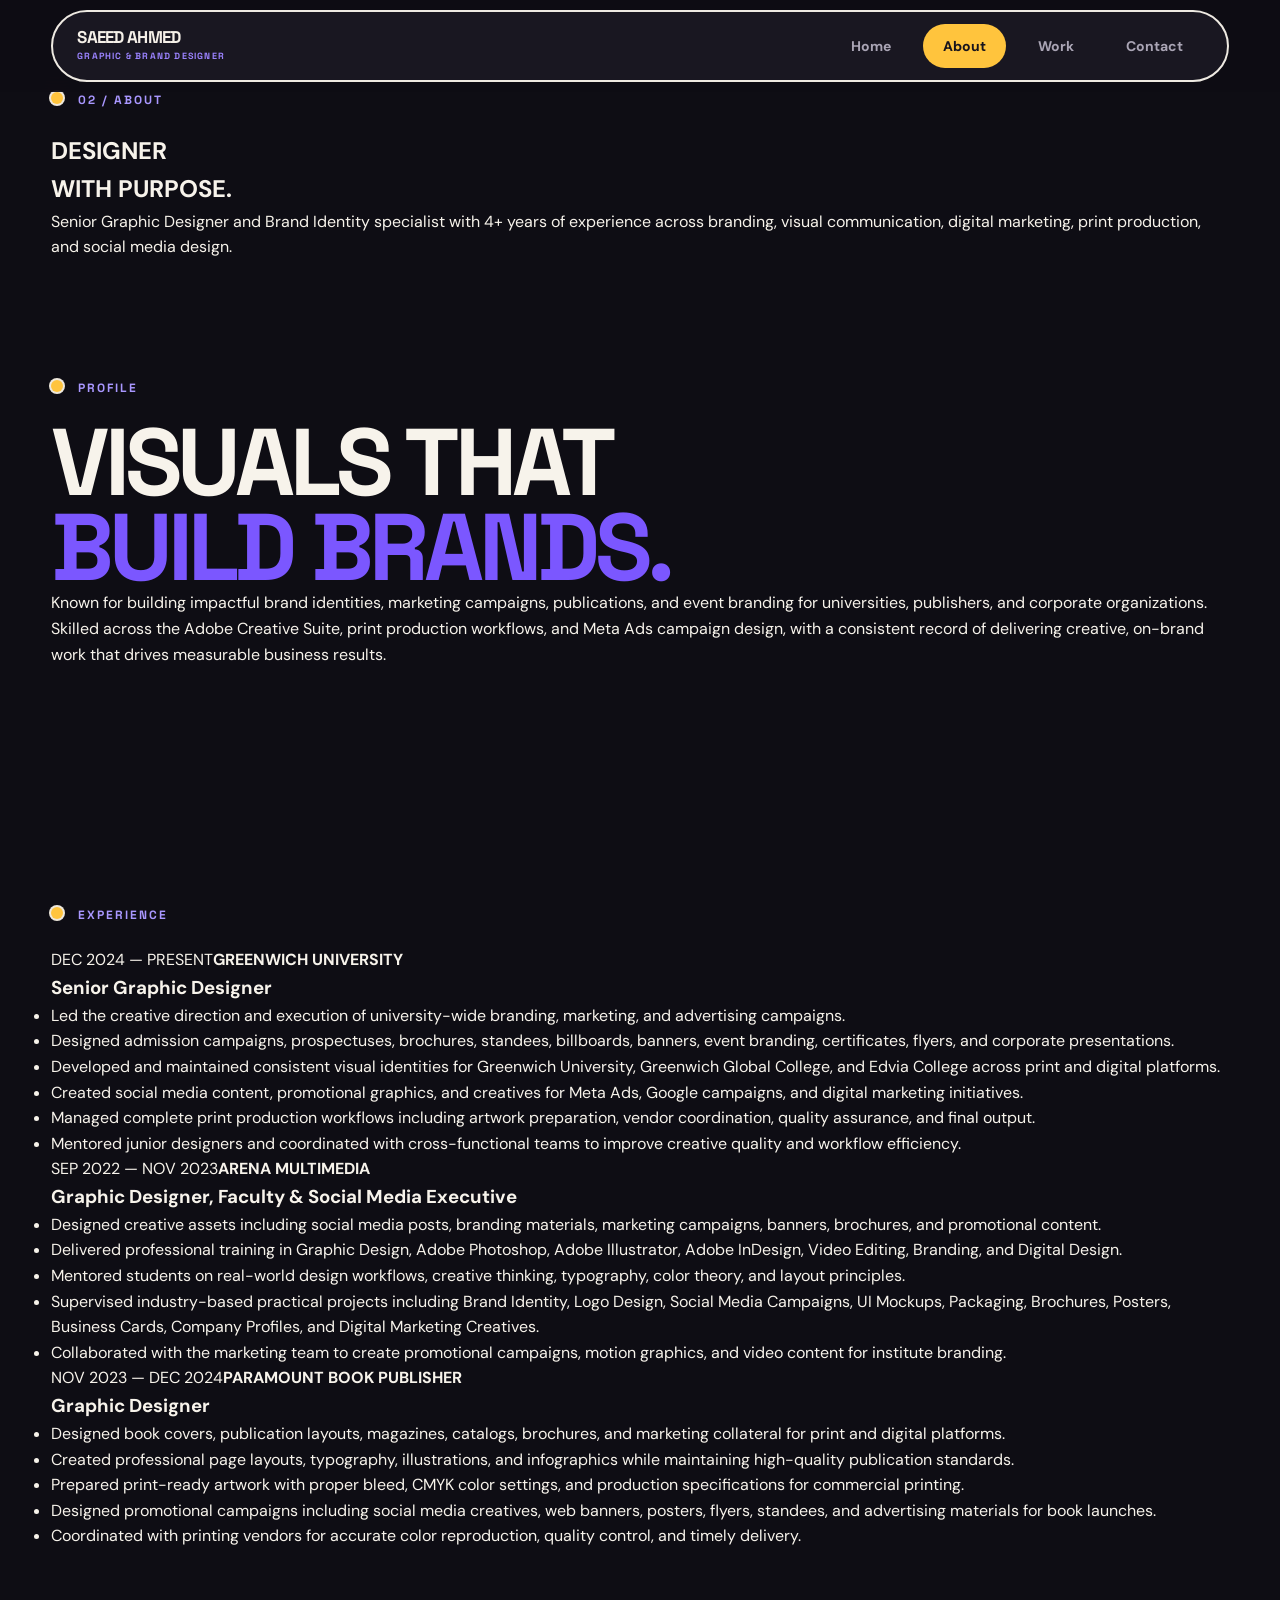
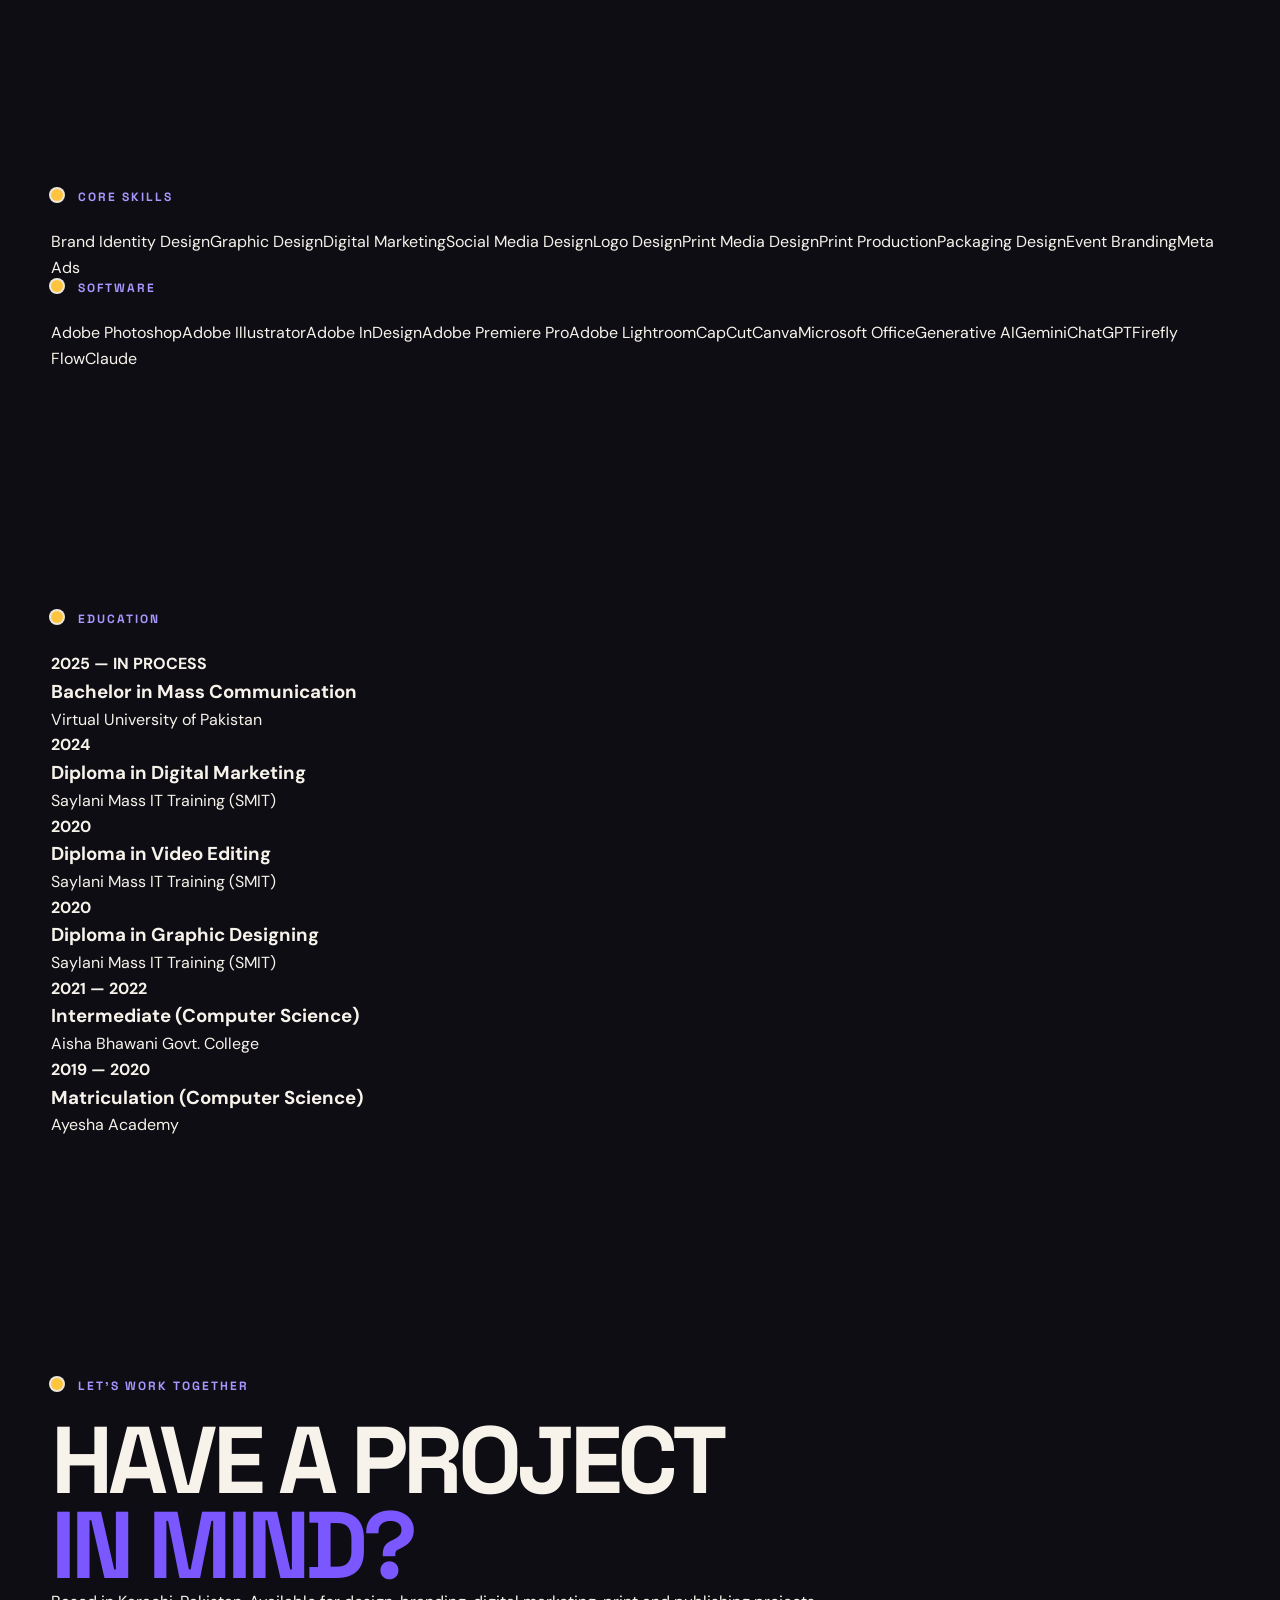
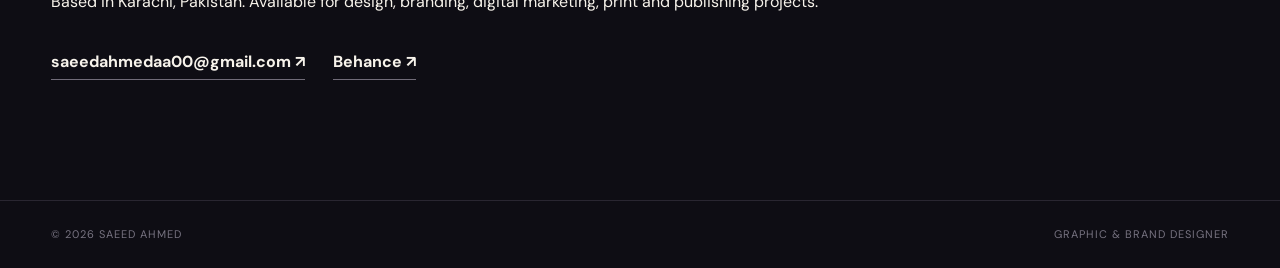
==== about.html @ 561597ee "Create CV-based About page" ====
<!DOCTYPE html>
<html lang="en">
<head>
<meta charset="UTF-8">
<meta name="viewport" content="width=device-width, initial-scale=1.0">
<meta name="description" content="About Saeed Ahmed — Senior Graphic Designer and Brand Identity specialist based in Karachi, Pakistan.">
<title>About — Saeed Ahmed</title>
<link rel="preconnect" href="https://fonts.googleapis.com">
<link rel="preconnect" href="https://fonts.gstatic.com" crossorigin>
<link href="https://fonts.googleapis.com/css2?family=Barlow+Condensed:wght@700;800&family=DM+Sans:wght@400;500;600;700;800&family=Space+Grotesk:wght@500;600;700&display=swap" rel="stylesheet">
<link rel="stylesheet" href="style.css">
</head>
<body>
<header class="site-header"><nav class="nav container"><a class="brand" href="index.html"><strong>SAEED AHMED</strong><small>GRAPHIC &amp; BRAND DESIGNER</small></a><button class="menu-btn" aria-label="Open menu" aria-expanded="false">☰</button><div class="nav-links"><a href="index.html">Home</a><a class="active" href="about.html">About</a><a href="index.html#work">Work</a><a href="index.html#contact">Contact</a></div></nav></header>
<main class="about-page">
<section class="about-hero container"><div><div class="section-label"><i></i>02 / ABOUT</div><h1>DESIGNER<br><span>WITH PURPOSE.</span></h1><p>Senior Graphic Designer and Brand Identity specialist with 4+ years of experience across branding, visual communication, digital marketing, print production, and social media design.</p></div></section>
<section class="about-profile section container"><div class="about-section-title"><div class="section-label"><i></i>PROFILE</div><h2>VISUALS THAT<br><span>BUILD BRANDS.</span></h2></div><div class="about-copy"><p>Known for building impactful brand identities, marketing campaigns, publications, and event branding for universities, publishers, and corporate organizations.</p><p>Skilled across the Adobe Creative Suite, print production workflows, and Meta Ads campaign design, with a consistent record of delivering creative, on-brand work that drives measurable business results.</p></div></section>
<section class="section container"><div class="section-label"><i></i>EXPERIENCE</div><div class="experience-list">
<article class="experience-item"><div class="experience-meta"><span>DEC 2024 — PRESENT</span><strong>GREENWICH UNIVERSITY</strong></div><div><h3>Senior Graphic Designer</h3><ul><li>Led the creative direction and execution of university-wide branding, marketing, and advertising campaigns.</li><li>Designed admission campaigns, prospectuses, brochures, standees, billboards, banners, event branding, certificates, flyers, and corporate presentations.</li><li>Developed and maintained consistent visual identities for Greenwich University, Greenwich Global College, and Edvia College across print and digital platforms.</li><li>Created social media content, promotional graphics, and creatives for Meta Ads, Google campaigns, and digital marketing initiatives.</li><li>Managed complete print production workflows including artwork preparation, vendor coordination, quality assurance, and final output.</li><li>Mentored junior designers and coordinated with cross-functional teams to improve creative quality and workflow efficiency.</li></ul></div></article>
<article class="experience-item"><div class="experience-meta"><span>SEP 2022 — NOV 2023</span><strong>ARENA MULTIMEDIA</strong></div><div><h3>Graphic Designer, Faculty &amp; Social Media Executive</h3><ul><li>Designed creative assets including social media posts, branding materials, marketing campaigns, banners, brochures, and promotional content.</li><li>Delivered professional training in Graphic Design, Adobe Photoshop, Adobe Illustrator, Adobe InDesign, Video Editing, Branding, and Digital Design.</li><li>Mentored students on real-world design workflows, creative thinking, typography, color theory, and layout principles.</li><li>Supervised industry-based practical projects including Brand Identity, Logo Design, Social Media Campaigns, UI Mockups, Packaging, Brochures, Posters, Business Cards, Company Profiles, and Digital Marketing Creatives.</li><li>Collaborated with the marketing team to create promotional campaigns, motion graphics, and video content for institute branding.</li></ul></div></article>
<article class="experience-item"><div class="experience-meta"><span>NOV 2023 — DEC 2024</span><strong>PARAMOUNT BOOK PUBLISHER</strong></div><div><h3>Graphic Designer</h3><ul><li>Designed book covers, publication layouts, magazines, catalogs, brochures, and marketing collateral for print and digital platforms.</li><li>Created professional page layouts, typography, illustrations, and infographics while maintaining high-quality publication standards.</li><li>Prepared print-ready artwork with proper bleed, CMYK color settings, and production specifications for commercial printing.</li><li>Designed promotional campaigns including social media creatives, web banners, posters, flyers, standees, and advertising materials for book launches.</li><li>Coordinated with printing vendors for accurate color reproduction, quality control, and timely delivery.</li></ul></div></article>
</div></section>
<section class="section container"><div class="about-columns"><div><div class="section-label"><i></i>CORE SKILLS</div><div class="about-tags"><span>Brand Identity Design</span><span>Graphic Design</span><span>Digital Marketing</span><span>Social Media Design</span><span>Logo Design</span><span>Print Media Design</span><span>Print Production</span><span>Packaging Design</span><span>Event Branding</span><span>Meta Ads</span></div></div><div><div class="section-label"><i></i>SOFTWARE</div><div class="software-grid"><span>Adobe Photoshop</span><span>Adobe Illustrator</span><span>Adobe InDesign</span><span>Adobe Premiere Pro</span><span>Adobe Lightroom</span><span>CapCut</span><span>Canva</span><span>Microsoft Office</span><span>Generative AI</span><span>Gemini</span><span>ChatGPT</span><span>Firefly Flow</span><span>Claude</span></div></div></div></section>
<section class="section container education-section"><div class="section-label"><i></i>EDUCATION</div><div class="education-grid"><div><strong>2025 — IN PROCESS</strong><h3>Bachelor in Mass Communication</h3><p>Virtual University of Pakistan</p></div><div><strong>2024</strong><h3>Diploma in Digital Marketing</h3><p>Saylani Mass IT Training (SMIT)</p></div><div><strong>2020</strong><h3>Diploma in Video Editing</h3><p>Saylani Mass IT Training (SMIT)</p></div><div><strong>2020</strong><h3>Diploma in Graphic Designing</h3><p>Saylani Mass IT Training (SMIT)</p></div><div><strong>2021 — 2022</strong><h3>Intermediate (Computer Science)</h3><p>Aisha Bhawani Govt. College</p></div><div><strong>2019 — 2020</strong><h3>Matriculation (Computer Science)</h3><p>Ayesha Academy</p></div></div></section>
<section class="section about-contact container"><div class="section-label"><i></i>LET'S WORK TOGETHER</div><h2>HAVE A PROJECT<br><span>IN MIND?</span></h2><p>Based in Karachi, Pakistan. Available for design, branding, digital marketing, print and publishing projects.</p><div class="contact-links"><a href="mailto:saeedahmedaa00@gmail.com">saeedahmedaa00@gmail.com ↗</a><a href="https://www.behance.net/saeed_graphics_09" target="_blank" rel="noreferrer">Behance ↗</a></div></section>
</main>
<footer><div class="container"><span>© 2026 SAEED AHMED</span><span>GRAPHIC &amp; BRAND DESIGNER</span></div></footer>
<script src="script.js"></script>
</body>
</html>
---- style.css ----
*{box-sizing:border-box;margin:0;padding:0}html{scroll-behavior:smooth}body{font-family:'DM Sans',sans-serif;background:#0e0d14;color:#f7f3eb;line-height:1.6}.container{width:min(1195px,92%);margin:auto}.site-header{padding:10px 0;position:sticky;top:0;z-index:20;background:rgba(14,13,20,.88);backdrop-filter:blur(14px)}.nav{height:72px;border:2px solid #eeeae2;border-radius:40px;padding:0 24px;display:flex;align-items:center;justify-content:space-between;background:#191721}.brand{display:flex;flex-direction:column;text-decoration:none;color:#f5f0e8;line-height:1}.brand strong{font:800 17px/1 'Space Grotesk';letter-spacing:-.7px}.brand small{font:700 9px/1.4 'Space Grotesk';color:#9b83ff;letter-spacing:1.2px;margin-top:4px}.nav-links{display:flex;align-items:center;gap:12px}.nav-links a{color:#aaa5b5;text-decoration:none;font-weight:700;font-size:14px;padding:11px 20px;border-radius:30px;transition:.25s}.nav-links a:hover,.nav-links a.active{color:#17141d;background:#ffc43d}.menu-btn{display:none;background:none;color:#fff;border:0;font-size:25px}.hero{min-height:calc(100vh - 92px);display:grid;grid-template-columns:1.15fr .85fr;align-items:center;padding:55px 5% 75px;position:relative}.section-label{font:700 12px/1 'Space Grotesk';letter-spacing:2px;color:#a997ff;margin-bottom:26px}.section-label i{display:inline-block;width:12px;height:12px;background:#ffc43d;border-radius:50%;margin-right:15px;box-shadow:0 0 0 2px #eee8dc}.hero h1,h2{font:800 clamp(58px,7.4vw,96px)/.9 'Space Grotesk';letter-spacing:-5px}.hero h1 span,h2 span{color:#7b57ff}.intro{font-size:18px;color:#aaa6b5;max-width:650px;margin:27px 0 31px}.hero-btn{display:inline-flex;align-items:center;gap:12px;color:#f7f3eb;text-decoration:none;font-weight:800;border:2px solid #eeeae2;border-radius:32px;padding:13px 27px;background:#191721;box-shadow:0 2px 0 #eeeae2}.hero-btn b{font-size:18px;color:#ffc43d}.character-wrap{height:480px;display:flex;align-items:flex-end;justify-content:center}.character-img{width:min(420px,100%);height:100%;object-fit:contain;object-position:center bottom;filter:drop-shadow(0 18px 25px rgba(0,0,0,.4))}.intro-profile{display:grid;grid-template-columns:1.15fr .85fr;gap:85px;padding:85px 2% 105px;align-items:start}.intro-profile-copy{padding-top:12px}.intro-profile-copy p{font:800 clamp(34px,3.55vw,52px)/.98 'Barlow Condensed',sans-serif;letter-spacing:-1.2px;color:#f7f3eb}.intro-profile-copy span{color:#a997ff}.intro-stats{display:flex;flex-direction:column;gap:45px}.intro-stat{min-height:95px;border:2px solid #8c8890;border-radius:20px;background:#191721;padding:24px 26px;display:flex;align-items:center;gap:20px;box-shadow:0 2px 0 rgba(238,234,226,.18)}.intro-stat strong{font:800 40px/1 'Barlow Condensed',sans-serif;color:#7654ed;min-width:48px;letter-spacing:-1px}.intro-stat span{font-size:15px;line-height:1.35;color:#aaa6b5;font-weight:600}.cmyk-divider{width:min(500px,80%);margin:0 auto 28px;display:flex;align-items:center;justify-content:center;gap:11px}.cmyk-divider>span{height:2px;flex:1;background:#2c2935}.cmyk-divider i{width:8px;height:8px;border-radius:50%;display:block}.cmyk-divider .c{background:#7654ed}.cmyk-divider .m{background:#ff6b5b}.cmyk-divider .y{background:#ffc43d}.cmyk-divider .k{background:#4fd2a1}.brand-strip-wrap{padding-bottom:78px}.brand-strip{display:flex;justify-content:center;flex-wrap:wrap;gap:12px}.brand-strip span{border:2px dashed #2f2b39;border-radius:28px;padding:9px 19px;color:#a9a3b4;font:700 11px 'Space Grotesk';letter-spacing:1px}.work-preview{padding:35px 0 115px}.work-preview-head{display:grid;grid-template-columns:1fr .75fr;gap:70px;align-items:end;margin-bottom:48px}.work-preview-head h2{font-size:clamp(54px,6vw,78px);line-height:.9}.work-preview-head p{color:#aaa6b5;font-size:16px;max-width:510px}.preview-grid{display:grid;grid-template-columns:repeat(3,1fr);gap:22px}.preview-card{height:330px;border:2px solid #d8d5d0;border-radius:28px;padding:25px;display:flex;flex-direction:column;justify-content:flex-end;position:relative;overflow:hidden;color:#fff;text-decoration:none;box-shadow:0 4px 0 rgba(238,234,226,.3);transition:.25s}.preview-card:before{content:'';position:absolute;inset:0;background:radial-gradient(circle at 22% 16%,rgba(255,255,255,.38),transparent 34%)}.preview-card:hover{transform:translateY(-8px);filter:brightness(1.06)}.preview-card small,.preview-card h3,.preview-card b{position:relative;z-index:1}.preview-card small{font:800 10px 'Space Grotesk';letter-spacing:1.5px;margin-bottom:8px}.preview-card h3{font:800 24px/1 'Space Grotesk';letter-spacing:-1px}.preview-card b{position:absolute;right:24px;top:22px;font-size:25px}.preview-purple{background:linear-gradient(145deg,#a991ff,#6745e8)}.preview-yellow{background:linear-gradient(145deg,#ffe08a,#efb82e)}.preview-coral{background:linear-gradient(145deg,#ff8b7a,#f35c48)}.view-all{display:flex;justify-content:center;gap:12px;margin:34px auto 0;color:#f7f3eb;text-decoration:none;font:800 12px 'Space Grotesk';letter-spacing:1.5px}.view-all span{color:#ffc43d;font-size:18px;line-height:10px}.section{padding:120px 0}.two-col{display:grid;grid-template-columns:1fr 1fr;gap:100px;border-top:1px solid #292631}.copy{padding-top:42px;max-width:600px}.copy p{color:#aaa6b5;font-size:17px;margin-bottom:22px}.tags{display:flex;flex-wrap:wrap;gap:9px;margin-top:30px}.tags span{border:1px solid #393543;border-radius:30px;padding:7px 14px;color:#b8b2c2;font-size:12px}.work-section{background:#0e0d14}.work-head{margin-bottom:45px}.work-head h2{margin-bottom:20px}.work-head p{max-width:650px;color:#aaa6b5;font-size:17px}.category-grid{display:grid;grid-template-columns:repeat(3,1fr);gap:20px}.category-card{height:320px;border:2px solid #d8d5d0;border-radius:28px;padding:25px;display:flex;flex-direction:column;justify-content:flex-end;color:#fff;text-decoration:none;position:relative;overflow:hidden;box-shadow:0 4px 0 rgba(238,234,226,.35);transition:transform .25s,filter .25s}.category-card:before{content:'';position:absolute;inset:0;background:radial-gradient(circle at 25% 15%,rgba(255,255,255,.32),transparent 35%);pointer-events:none}.category-card:hover{transform:translateY(-7px);filter:brightness(1.06)}.category-card small,.category-card h3,.category-card b{position:relative;z-index:1}.category-card small{font:800 11px 'Space Grotesk';letter-spacing:1.5px;margin-bottom:7px}.category-card h3{font:800 25px/1 'Space Grotesk';letter-spacing:-1px}.category-card b{position:absolute;right:25px;top:23px;font-size:25px}.purple{background:linear-gradient(145deg,#aa8cff,#6841e8)}.yellow{background:linear-gradient(145deg,#ffd978,#e9ad24);color:#fff}.coral{background:linear-gradient(145deg,#ff8877,#f25542)}.blue{background:linear-gradient(145deg,#637bff,#2939a2)}.violet{background:linear-gradient(145deg,#9e75ff,#4931b8)}.contact h2{margin-bottom:25px}.contact>p:not(.section-label){color:#aaa6b5;font-size:18px}.contact-links{display:flex;flex-wrap:wrap;gap:28px;margin-top:35px}.contact-links a{color:#f7f3eb;text-decoration:none;border-bottom:1px solid #706b78;padding-bottom:4px;font-weight:700}.contact-links a:hover{color:#ffc43d;border-color:#ffc43d}footer{border-top:1px solid #292631;padding:25px 0;color:#777381;font-size:11px;letter-spacing:1px}footer .container{display:flex;justify-content:space-between}@media(max-width:900px){.category-grid,.preview-grid{grid-template-columns:1fr 1fr}.intro-profile{grid-template-columns:1fr;gap:50px}.work-preview-head{grid-template-columns:1fr;gap:25px}}@media(max-width:800px){.nav{height:64px}.nav-links{display:none;position:absolute;top:82px;left:4%;right:4%;padding:15px;background:#191721;border:1px solid #3a3545;border-radius:20px;flex-direction:column}.nav-links.open{display:flex}.menu-btn{display:block}.hero{grid-template-columns:1fr;padding:65px 0 80px}.character-wrap{height:380px;margin-top:25px}.character-img{width:330px}.two-col{grid-template-columns:1fr;gap:20px}.copy{padding-top:0}.section{padding:85px 0}.hero h1,h2{letter-spacing:-3px}.desktop{display:none}.intro-profile{padding:70px 0 85px}.intro-profile-copy p{font-size:42px}}@media(max-width:600px){.category-grid,.preview-grid{grid-template-columns:1fr}.category-card{height:270px}.preview-card{height:280px}.work-head h2{font-size:52px}.work-preview-head h2{font-size:52px}.intro-profile-copy p{font-size:34px;letter-spacing:-.8px}.intro-stat{padding:20px 18px;gap:13px}.intro-stat strong{font-size:34px;min-width:42px}.intro-stat span{font-size:13px}.brand-strip span{font-size:9px;padding:8px 13px}}@media(max-width:500px){.container{width:90%}.nav{padding:0 17px}.brand strong{font-size:15px}.hero h1{font-size:54px}.intro{font-size:16px}.section-label{font-size:10px}.character-wrap{height:330px}.character-img{width:285px}.contact-links{flex-direction:column;gap:15px}footer .container{flex-direction:column;gap:8px}}
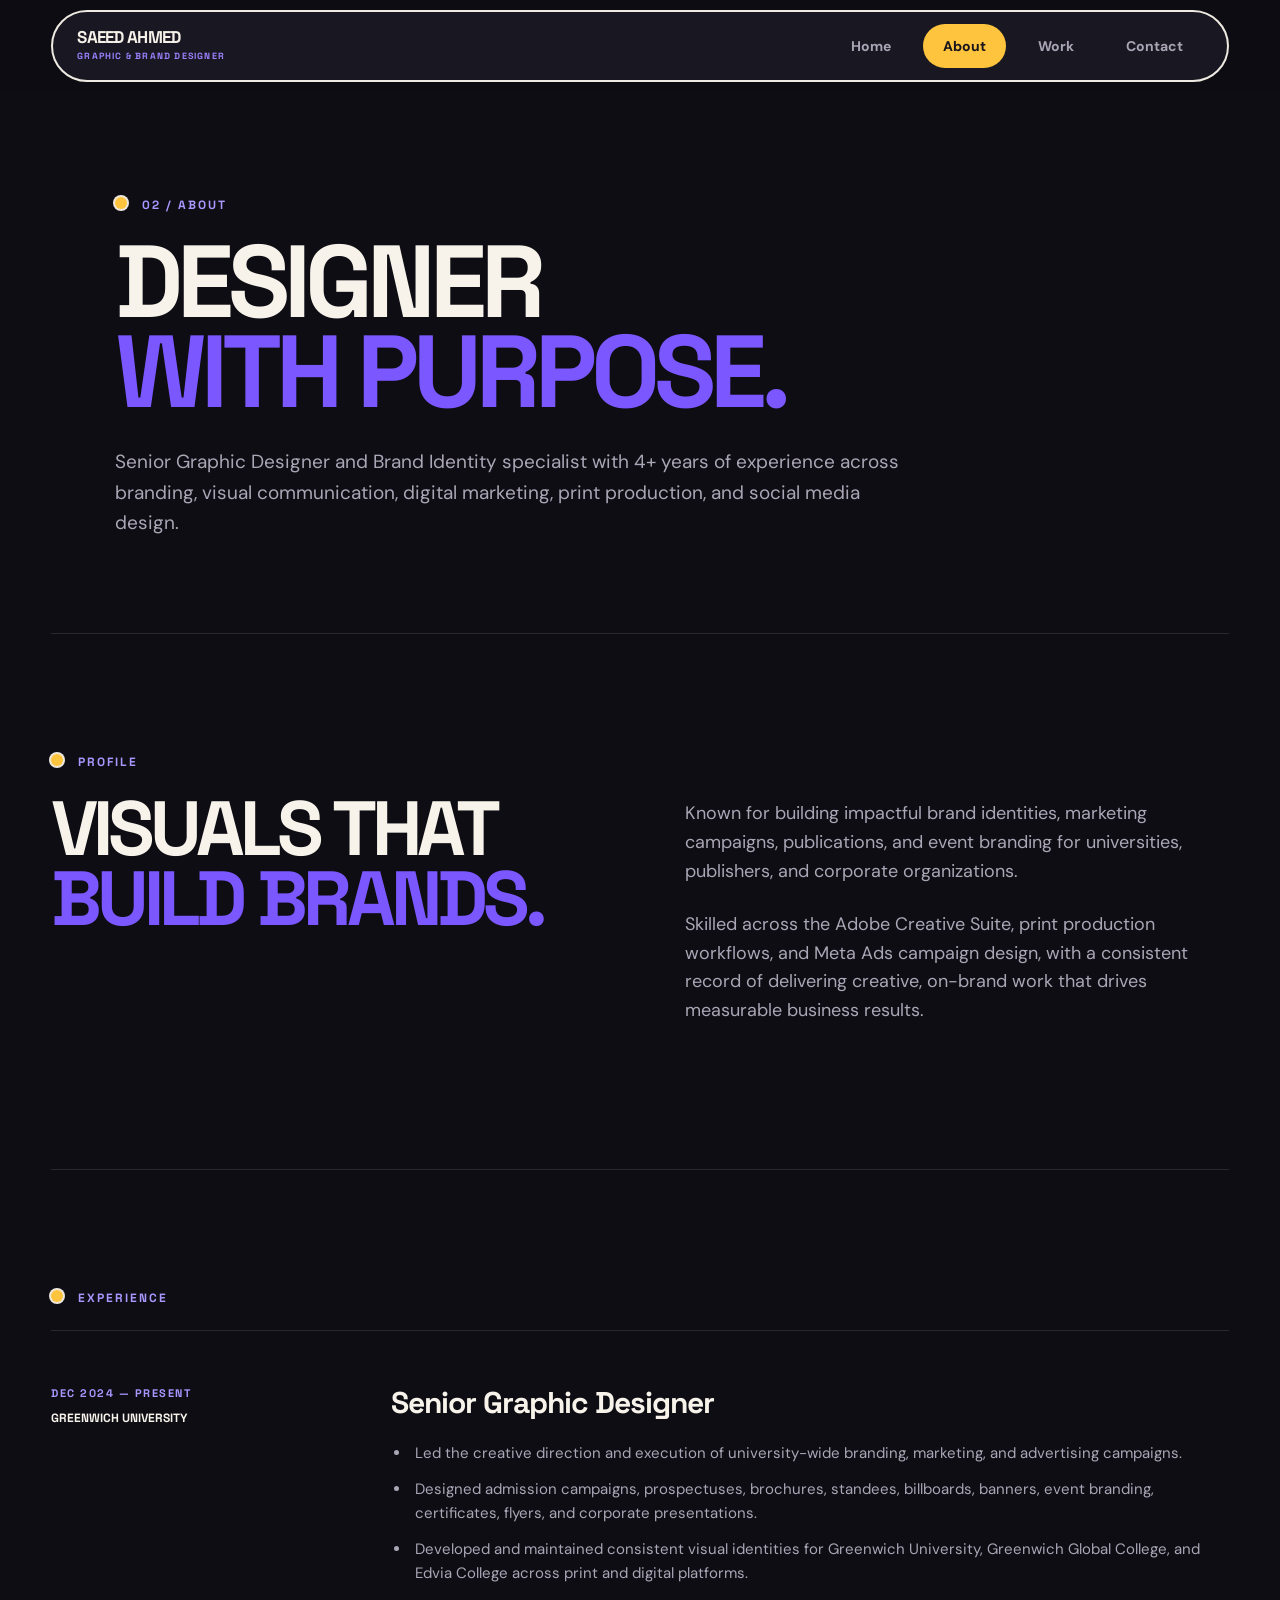
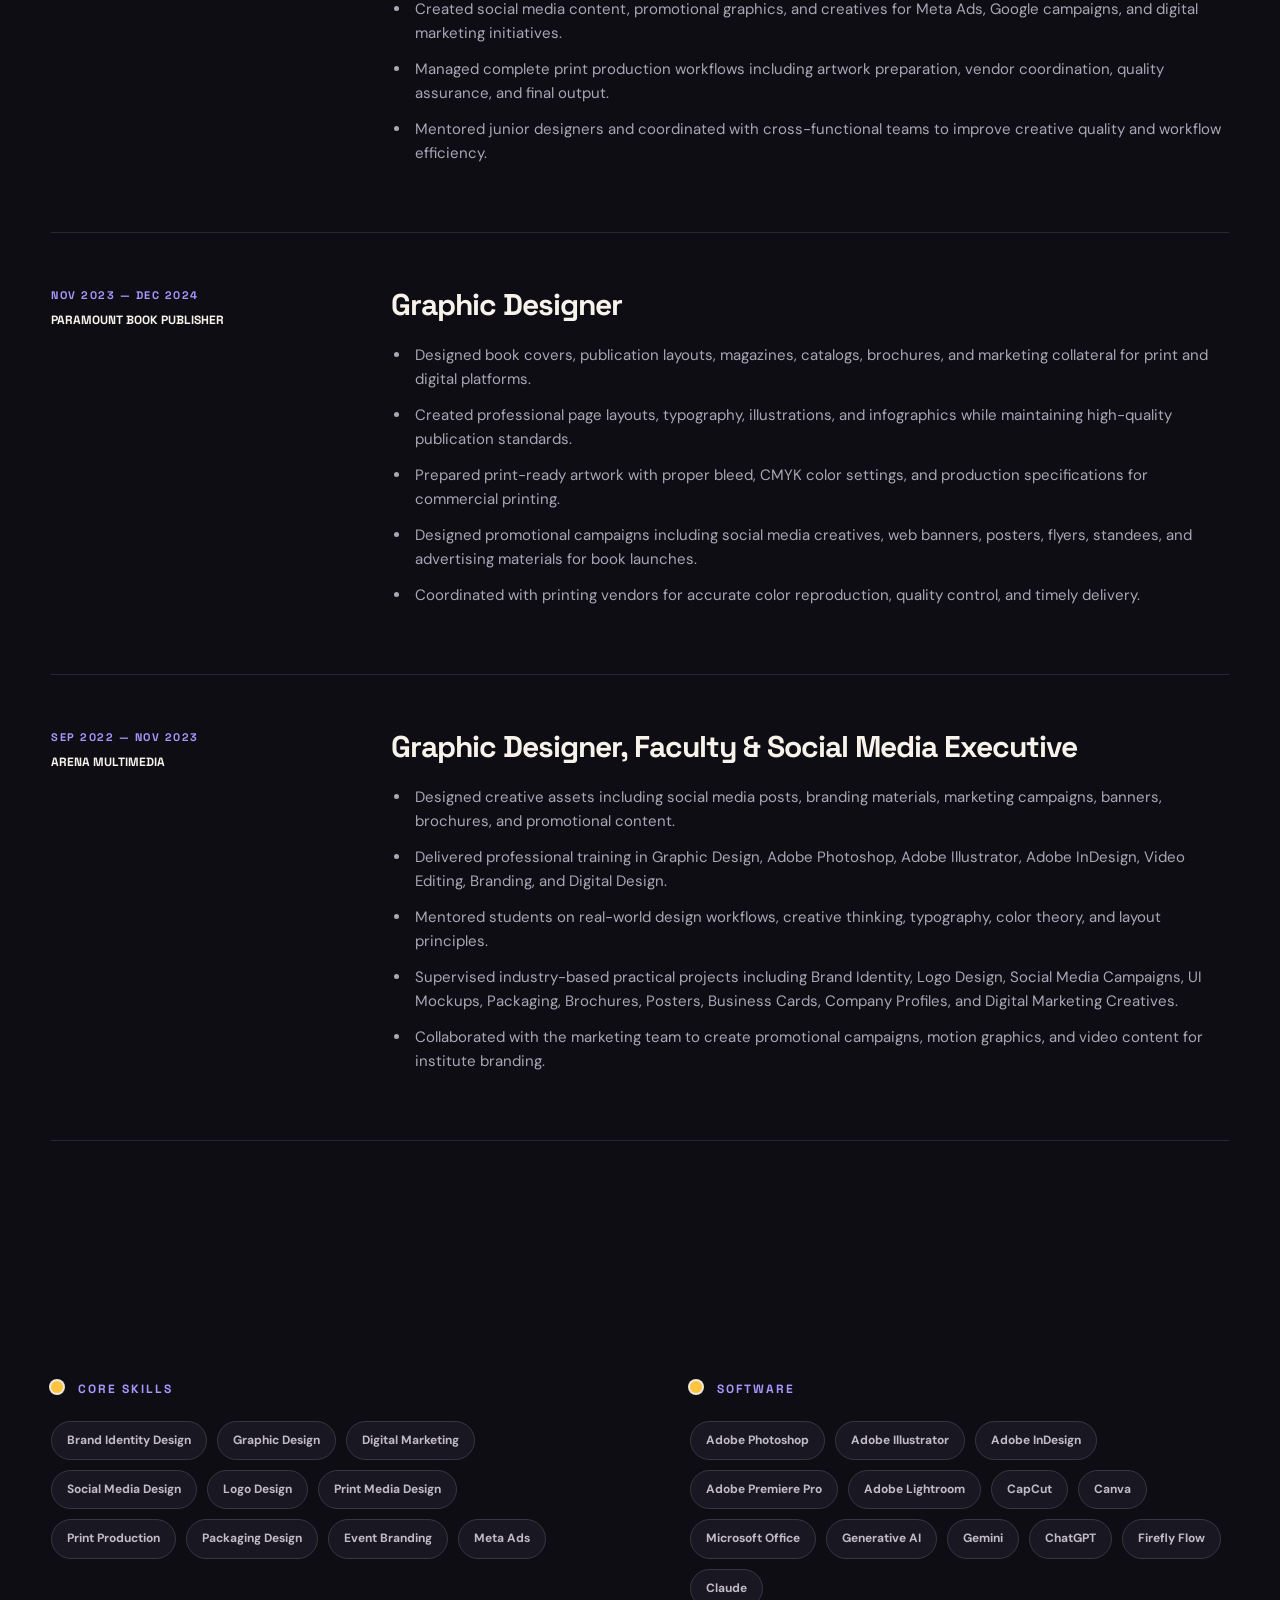
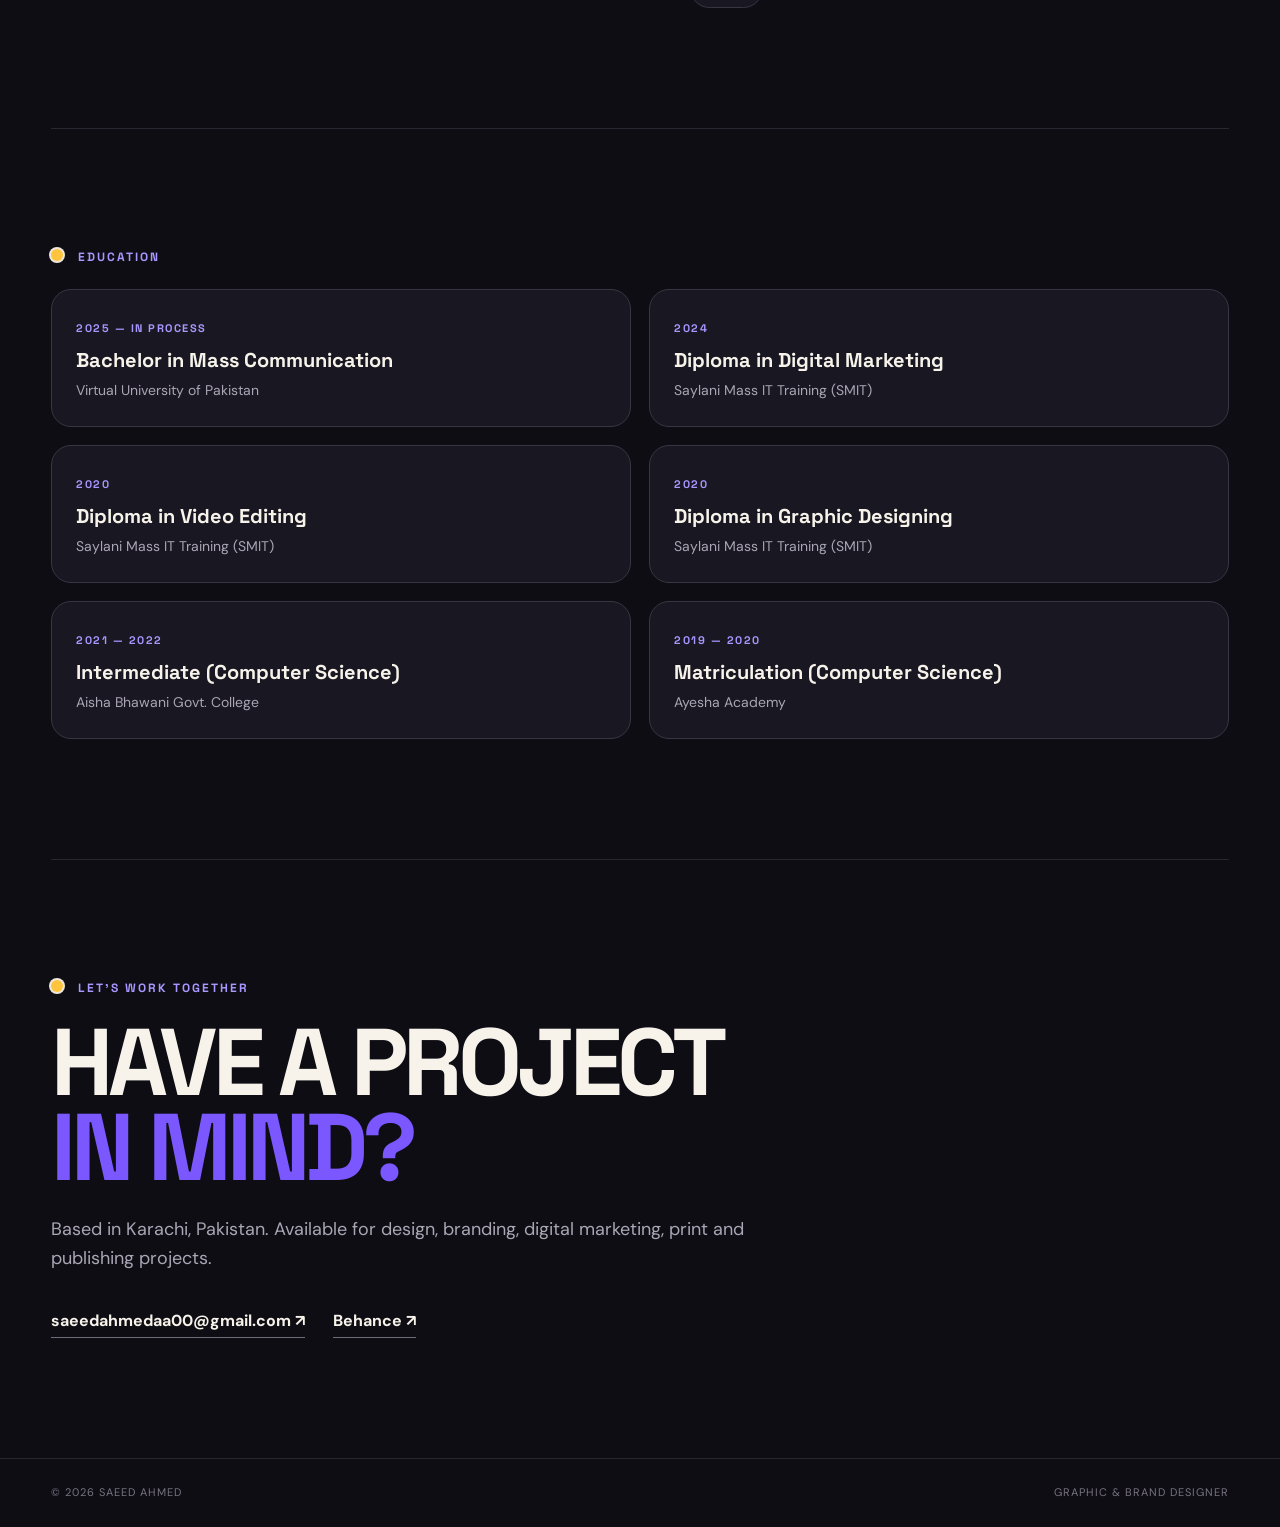
==== commit 27818fb2: "Reorder experience: Greenwich, Paramount, Arena" ====
--- a/about.html
+++ b/about.html
@@ -17,8 +17,8 @@
 <section class="about-profile section container"><div class="about-section-title"><div class="section-label"><i></i>PROFILE</div><h2>VISUALS THAT<br><span>BUILD BRANDS.</span></h2></div><div class="about-copy"><p>Known for building impactful brand identities, marketing campaigns, publications, and event branding for universities, publishers, and corporate organizations.</p><p>Skilled across the Adobe Creative Suite, print production workflows, and Meta Ads campaign design, with a consistent record of delivering creative, on-brand work that drives measurable business results.</p></div></section>
 <section class="section container"><div class="section-label"><i></i>EXPERIENCE</div><div class="experience-list">
 <article class="experience-item"><div class="experience-meta"><span>DEC 2024 — PRESENT</span><strong>GREENWICH UNIVERSITY</strong></div><div><h3>Senior Graphic Designer</h3><ul><li>Led the creative direction and execution of university-wide branding, marketing, and advertising campaigns.</li><li>Designed admission campaigns, prospectuses, brochures, standees, billboards, banners, event branding, certificates, flyers, and corporate presentations.</li><li>Developed and maintained consistent visual identities for Greenwich University, Greenwich Global College, and Edvia College across print and digital platforms.</li><li>Created social media content, promotional graphics, and creatives for Meta Ads, Google campaigns, and digital marketing initiatives.</li><li>Managed complete print production workflows including artwork preparation, vendor coordination, quality assurance, and final output.</li><li>Mentored junior designers and coordinated with cross-functional teams to improve creative quality and workflow efficiency.</li></ul></div></article>
+<article class="experience-item"><div class="experience-meta"><span>NOV 2023 — DEC 2024</span><strong>PARAMOUNT BOOK PUBLISHER</strong></div><div><h3>Graphic Designer</h3><ul><li>Designed book covers, publication layouts, magazines, catalogs, brochures, and marketing collateral for print and digital platforms.</li><li>Created professional page layouts, typography, illustrations, and infographics while maintaining high-quality publication standards.</li><li>Prepared print-ready artwork with proper bleed, CMYK color settings, and production specifications for commercial printing.</li><li>Designed promotional campaigns including social media creatives, web banners, posters, flyers, standees, and advertising materials for book launches.</li><li>Coordinated with printing vendors for accurate color reproduction, quality control, and timely delivery.</li></ul></div></article>
 <article class="experience-item"><div class="experience-meta"><span>SEP 2022 — NOV 2023</span><strong>ARENA MULTIMEDIA</strong></div><div><h3>Graphic Designer, Faculty &amp; Social Media Executive</h3><ul><li>Designed creative assets including social media posts, branding materials, marketing campaigns, banners, brochures, and promotional content.</li><li>Delivered professional training in Graphic Design, Adobe Photoshop, Adobe Illustrator, Adobe InDesign, Video Editing, Branding, and Digital Design.</li><li>Mentored students on real-world design workflows, creative thinking, typography, color theory, and layout principles.</li><li>Supervised industry-based practical projects including Brand Identity, Logo Design, Social Media Campaigns, UI Mockups, Packaging, Brochures, Posters, Business Cards, Company Profiles, and Digital Marketing Creatives.</li><li>Collaborated with the marketing team to create promotional campaigns, motion graphics, and video content for institute branding.</li></ul></div></article>
-<article class="experience-item"><div class="experience-meta"><span>NOV 2023 — DEC 2024</span><strong>PARAMOUNT BOOK PUBLISHER</strong></div><div><h3>Graphic Designer</h3><ul><li>Designed book covers, publication layouts, magazines, catalogs, brochures, and marketing collateral for print and digital platforms.</li><li>Created professional page layouts, typography, illustrations, and infographics while maintaining high-quality publication standards.</li><li>Prepared print-ready artwork with proper bleed, CMYK color settings, and production specifications for commercial printing.</li><li>Designed promotional campaigns including social media creatives, web banners, posters, flyers, standees, and advertising materials for book launches.</li><li>Coordinated with printing vendors for accurate color reproduction, quality control, and timely delivery.</li></ul></div></article>
 </div></section>
 <section class="section container"><div class="about-columns"><div><div class="section-label"><i></i>CORE SKILLS</div><div class="about-tags"><span>Brand Identity Design</span><span>Graphic Design</span><span>Digital Marketing</span><span>Social Media Design</span><span>Logo Design</span><span>Print Media Design</span><span>Print Production</span><span>Packaging Design</span><span>Event Branding</span><span>Meta Ads</span></div></div><div><div class="section-label"><i></i>SOFTWARE</div><div class="software-grid"><span>Adobe Photoshop</span><span>Adobe Illustrator</span><span>Adobe InDesign</span><span>Adobe Premiere Pro</span><span>Adobe Lightroom</span><span>CapCut</span><span>Canva</span><span>Microsoft Office</span><span>Generative AI</span><span>Gemini</span><span>ChatGPT</span><span>Firefly Flow</span><span>Claude</span></div></div></div></section>
 <section class="section container education-section"><div class="section-label"><i></i>EDUCATION</div><div class="education-grid"><div><strong>2025 — IN PROCESS</strong><h3>Bachelor in Mass Communication</h3><p>Virtual University of Pakistan</p></div><div><strong>2024</strong><h3>Diploma in Digital Marketing</h3><p>Saylani Mass IT Training (SMIT)</p></div><div><strong>2020</strong><h3>Diploma in Video Editing</h3><p>Saylani Mass IT Training (SMIT)</p></div><div><strong>2020</strong><h3>Diploma in Graphic Designing</h3><p>Saylani Mass IT Training (SMIT)</p></div><div><strong>2021 — 2022</strong><h3>Intermediate (Computer Science)</h3><p>Aisha Bhawani Govt. College</p></div><div><strong>2019 — 2020</strong><h3>Matriculation (Computer Science)</h3><p>Ayesha Academy</p></div></div></section>
--- a/style.css
+++ b/style.css
@@ -1 +1,2 @@
-*{box-sizing:border-box;margin:0;padding:0}html{scroll-behavior:smooth}body{font-family:'DM Sans',sans-serif;background:#0e0d14;color:#f7f3eb;line-height:1.6}.container{width:min(1195px,92%);margin:auto}.site-header{padding:10px 0;position:sticky;top:0;z-index:20;background:rgba(14,13,20,.88);backdrop-filter:blur(14px)}.nav{height:72px;border:2px solid #eeeae2;border-radius:40px;padding:0 24px;display:flex;align-items:center;justify-content:space-between;background:#191721}.brand{display:flex;flex-direction:column;text-decoration:none;color:#f5f0e8;line-height:1}.brand strong{font:800 17px/1 'Space Grotesk';letter-spacing:-.7px}.brand small{font:700 9px/1.4 'Space Grotesk';color:#9b83ff;letter-spacing:1.2px;margin-top:4px}.nav-links{display:flex;align-items:center;gap:12px}.nav-links a{color:#aaa5b5;text-decoration:none;font-weight:700;font-size:14px;padding:11px 20px;border-radius:30px;transition:.25s}.nav-links a:hover,.nav-links a.active{color:#17141d;background:#ffc43d}.menu-btn{display:none;background:none;color:#fff;border:0;font-size:25px}.hero{min-height:calc(100vh - 92px);display:grid;grid-template-columns:1.15fr .85fr;align-items:center;padding:55px 5% 75px;position:relative}.section-label{font:700 12px/1 'Space Grotesk';letter-spacing:2px;color:#a997ff;margin-bottom:26px}.section-label i{display:inline-block;width:12px;height:12px;background:#ffc43d;border-radius:50%;margin-right:15px;box-shadow:0 0 0 2px #eee8dc}.hero h1,h2{font:800 clamp(58px,7.4vw,96px)/.9 'Space Grotesk';letter-spacing:-5px}.hero h1 span,h2 span{color:#7b57ff}.intro{font-size:18px;color:#aaa6b5;max-width:650px;margin:27px 0 31px}.hero-btn{display:inline-flex;align-items:center;gap:12px;color:#f7f3eb;text-decoration:none;font-weight:800;border:2px solid #eeeae2;border-radius:32px;padding:13px 27px;background:#191721;box-shadow:0 2px 0 #eeeae2}.hero-btn b{font-size:18px;color:#ffc43d}.character-wrap{height:480px;display:flex;align-items:flex-end;justify-content:center}.character-img{width:min(420px,100%);height:100%;object-fit:contain;object-position:center bottom;filter:drop-shadow(0 18px 25px rgba(0,0,0,.4))}.intro-profile{display:grid;grid-template-columns:1.15fr .85fr;gap:85px;padding:85px 2% 105px;align-items:start}.intro-profile-copy{padding-top:12px}.intro-profile-copy p{font:800 clamp(34px,3.55vw,52px)/.98 'Barlow Condensed',sans-serif;letter-spacing:-1.2px;color:#f7f3eb}.intro-profile-copy span{color:#a997ff}.intro-stats{display:flex;flex-direction:column;gap:45px}.intro-stat{min-height:95px;border:2px solid #8c8890;border-radius:20px;background:#191721;padding:24px 26px;display:flex;align-items:center;gap:20px;box-shadow:0 2px 0 rgba(238,234,226,.18)}.intro-stat strong{font:800 40px/1 'Barlow Condensed',sans-serif;color:#7654ed;min-width:48px;letter-spacing:-1px}.intro-stat span{font-size:15px;line-height:1.35;color:#aaa6b5;font-weight:600}.cmyk-divider{width:min(500px,80%);margin:0 auto 28px;display:flex;align-items:center;justify-content:center;gap:11px}.cmyk-divider>span{height:2px;flex:1;background:#2c2935}.cmyk-divider i{width:8px;height:8px;border-radius:50%;display:block}.cmyk-divider .c{background:#7654ed}.cmyk-divider .m{background:#ff6b5b}.cmyk-divider .y{background:#ffc43d}.cmyk-divider .k{background:#4fd2a1}.brand-strip-wrap{padding-bottom:78px}.brand-strip{display:flex;justify-content:center;flex-wrap:wrap;gap:12px}.brand-strip span{border:2px dashed #2f2b39;border-radius:28px;padding:9px 19px;color:#a9a3b4;font:700 11px 'Space Grotesk';letter-spacing:1px}.work-preview{padding:35px 0 115px}.work-preview-head{display:grid;grid-template-columns:1fr .75fr;gap:70px;align-items:end;margin-bottom:48px}.work-preview-head h2{font-size:clamp(54px,6vw,78px);line-height:.9}.work-preview-head p{color:#aaa6b5;font-size:16px;max-width:510px}.preview-grid{display:grid;grid-template-columns:repeat(3,1fr);gap:22px}.preview-card{height:330px;border:2px solid #d8d5d0;border-radius:28px;padding:25px;display:flex;flex-direction:column;justify-content:flex-end;position:relative;overflow:hidden;color:#fff;text-decoration:none;box-shadow:0 4px 0 rgba(238,234,226,.3);transition:.25s}.preview-card:before{content:'';position:absolute;inset:0;background:radial-gradient(circle at 22% 16%,rgba(255,255,255,.38),transparent 34%)}.preview-card:hover{transform:translateY(-8px);filter:brightness(1.06)}.preview-card small,.preview-card h3,.preview-card b{position:relative;z-index:1}.preview-card small{font:800 10px 'Space Grotesk';letter-spacing:1.5px;margin-bottom:8px}.preview-card h3{font:800 24px/1 'Space Grotesk';letter-spacing:-1px}.preview-card b{position:absolute;right:24px;top:22px;font-size:25px}.preview-purple{background:linear-gradient(145deg,#a991ff,#6745e8)}.preview-yellow{background:linear-gradient(145deg,#ffe08a,#efb82e)}.preview-coral{background:linear-gradient(145deg,#ff8b7a,#f35c48)}.view-all{display:flex;justify-content:center;gap:12px;margin:34px auto 0;color:#f7f3eb;text-decoration:none;font:800 12px 'Space Grotesk';letter-spacing:1.5px}.view-all span{color:#ffc43d;font-size:18px;line-height:10px}.section{padding:120px 0}.two-col{display:grid;grid-template-columns:1fr 1fr;gap:100px;border-top:1px solid #292631}.copy{padding-top:42px;max-width:600px}.copy p{color:#aaa6b5;font-size:17px;margin-bottom:22px}.tags{display:flex;flex-wrap:wrap;gap:9px;margin-top:30px}.tags span{border:1px solid #393543;border-radius:30px;padding:7px 14px;color:#b8b2c2;font-size:12px}.work-section{background:#0e0d14}.work-head{margin-bottom:45px}.work-head h2{margin-bottom:20px}.work-head p{max-width:650px;color:#aaa6b5;font-size:17px}.category-grid{display:grid;grid-template-columns:repeat(3,1fr);gap:20px}.category-card{height:320px;border:2px solid #d8d5d0;border-radius:28px;padding:25px;display:flex;flex-direction:column;justify-content:flex-end;color:#fff;text-decoration:none;position:relative;overflow:hidden;box-shadow:0 4px 0 rgba(238,234,226,.35);transition:transform .25s,filter .25s}.category-card:before{content:'';position:absolute;inset:0;background:radial-gradient(circle at 25% 15%,rgba(255,255,255,.32),transparent 35%);pointer-events:none}.category-card:hover{transform:translateY(-7px);filter:brightness(1.06)}.category-card small,.category-card h3,.category-card b{position:relative;z-index:1}.category-card small{font:800 11px 'Space Grotesk';letter-spacing:1.5px;margin-bottom:7px}.category-card h3{font:800 25px/1 'Space Grotesk';letter-spacing:-1px}.category-card b{position:absolute;right:25px;top:23px;font-size:25px}.purple{background:linear-gradient(145deg,#aa8cff,#6841e8)}.yellow{background:linear-gradient(145deg,#ffd978,#e9ad24);color:#fff}.coral{background:linear-gradient(145deg,#ff8877,#f25542)}.blue{background:linear-gradient(145deg,#637bff,#2939a2)}.violet{background:linear-gradient(145deg,#9e75ff,#4931b8)}.contact h2{margin-bottom:25px}.contact>p:not(.section-label){color:#aaa6b5;font-size:18px}.contact-links{display:flex;flex-wrap:wrap;gap:28px;margin-top:35px}.contact-links a{color:#f7f3eb;text-decoration:none;border-bottom:1px solid #706b78;padding-bottom:4px;font-weight:700}.contact-links a:hover{color:#ffc43d;border-color:#ffc43d}footer{border-top:1px solid #292631;padding:25px 0;color:#777381;font-size:11px;letter-spacing:1px}footer .container{display:flex;justify-content:space-between}@media(max-width:900px){.category-grid,.preview-grid{grid-template-columns:1fr 1fr}.intro-profile{grid-template-columns:1fr;gap:50px}.work-preview-head{grid-template-columns:1fr;gap:25px}}@media(max-width:800px){.nav{height:64px}.nav-links{display:none;position:absolute;top:82px;left:4%;right:4%;padding:15px;background:#191721;border:1px solid #3a3545;border-radius:20px;flex-direction:column}.nav-links.open{display:flex}.menu-btn{display:block}.hero{grid-template-columns:1fr;padding:65px 0 80px}.character-wrap{height:380px;margin-top:25px}.character-img{width:330px}.two-col{grid-template-columns:1fr;gap:20px}.copy{padding-top:0}.section{padding:85px 0}.hero h1,h2{letter-spacing:-3px}.desktop{display:none}.intro-profile{padding:70px 0 85px}.intro-profile-copy p{font-size:42px}}@media(max-width:600px){.category-grid,.preview-grid{grid-template-columns:1fr}.category-card{height:270px}.preview-card{height:280px}.work-head h2{font-size:52px}.work-preview-head h2{font-size:52px}.intro-profile-copy p{font-size:34px;letter-spacing:-.8px}.intro-stat{padding:20px 18px;gap:13px}.intro-stat strong{font-size:34px;min-width:42px}.intro-stat span{font-size:13px}.brand-strip span{font-size:9px;padding:8px 13px}}@media(max-width:500px){.container{width:90%}.nav{padding:0 17px}.brand strong{font-size:15px}.hero h1{font-size:54px}.intro{font-size:16px}.section-label{font-size:10px}.character-wrap{height:330px}.character-img{width:285px}.contact-links{flex-direction:column;gap:15px}footer .container{flex-direction:column;gap:8px}}+*{box-sizing:border-box;margin:0;padding:0}html{scroll-behavior:smooth}body{font-family:'DM Sans',sans-serif;background:#0e0d14;color:#f7f3eb;line-height:1.6}.container{width:min(1195px,92%);margin:auto}.site-header{padding:10px 0;position:sticky;top:0;z-index:20;background:rgba(14,13,20,.88);backdrop-filter:blur(14px)}.nav{height:72px;border:2px solid #eeeae2;border-radius:40px;padding:0 24px;display:flex;align-items:center;justify-content:space-between;background:#191721}.brand{display:flex;flex-direction:column;text-decoration:none;color:#f5f0e8;line-height:1}.brand strong{font:800 17px/1 'Space Grotesk';letter-spacing:-.7px}.brand small{font:700 9px/1.4 'Space Grotesk';color:#9b83ff;letter-spacing:1.2px;margin-top:4px}.nav-links{display:flex;align-items:center;gap:12px}.nav-links a{color:#aaa5b5;text-decoration:none;font-weight:700;font-size:14px;padding:11px 20px;border-radius:30px;transition:.25s}.nav-links a:hover,.nav-links a.active{color:#17141d;background:#ffc43d}.menu-btn{display:none;background:none;color:#fff;border:0;font-size:25px}.hero{min-height:calc(100vh - 92px);display:grid;grid-template-columns:1.15fr .85fr;align-items:center;padding:55px 5% 75px;position:relative}.section-label{font:700 12px/1 'Space Grotesk';letter-spacing:2px;color:#a997ff;margin-bottom:26px}.section-label i{display:inline-block;width:12px;height:12px;background:#ffc43d;border-radius:50%;margin-right:15px;box-shadow:0 0 0 2px #eee8dc}.hero h1,h2{font:800 clamp(58px,7.4vw,96px)/.9 'Space Grotesk';letter-spacing:-5px}.hero h1 span,h2 span{color:#7b57ff}.intro{font-size:18px;color:#aaa6b5;max-width:650px;margin:27px 0 31px}.hero-btn{display:inline-flex;align-items:center;gap:12px;color:#f7f3eb;text-decoration:none;font-weight:800;border:2px solid #eeeae2;border-radius:32px;padding:13px 27px;background:#191721;box-shadow:0 2px 0 #eeeae2}.hero-btn b{font-size:18px;color:#ffc43d}.character-wrap{height:480px;display:flex;align-items:flex-end;justify-content:center}.character-img{width:min(420px,100%);height:100%;object-fit:contain;object-position:center bottom;filter:drop-shadow(0 18px 25px rgba(0,0,0,.4))}.intro-profile{display:grid;grid-template-columns:1.15fr .85fr;gap:85px;padding:85px 2% 105px;align-items:start}.intro-profile-copy{padding-top:12px}.intro-profile-copy p{font:800 clamp(34px,3.55vw,52px)/.98 'Barlow Condensed',sans-serif;letter-spacing:-1.2px;color:#f7f3eb}.intro-profile-copy span{color:#a997ff}.intro-stats{display:flex;flex-direction:column;gap:45px}.intro-stat{min-height:95px;border:2px solid #8c8890;border-radius:20px;background:#191721;padding:24px 26px;display:flex;align-items:center;gap:20px;box-shadow:0 2px 0 rgba(238,234,226,.18)}.intro-stat strong{font:800 40px/1 'Barlow Condensed',sans-serif;color:#7654ed;min-width:48px;letter-spacing:-1px}.intro-stat span{font-size:15px;line-height:1.35;color:#aaa6b5;font-weight:600}.cmyk-divider{width:min(500px,80%);margin:0 auto 28px;display:flex;align-items:center;justify-content:center;gap:11px}.cmyk-divider>span{height:2px;flex:1;background:#2c2935}.cmyk-divider i{width:8px;height:8px;border-radius:50%;display:block}.cmyk-divider .c{background:#7654ed}.cmyk-divider .m{background:#ff6b5b}.cmyk-divider .y{background:#ffc43d}.cmyk-divider .k{background:#4fd2a1}.brand-strip-wrap{padding-bottom:78px}.brand-strip{display:flex;justify-content:center;flex-wrap:wrap;gap:12px}.brand-strip span{border:2px dashed #2f2b39;border-radius:28px;padding:9px 19px;color:#a9a3b4;font:700 11px 'Space Grotesk';letter-spacing:1px}.work-preview{padding:35px 0 115px}.work-preview-head{display:grid;grid-template-columns:1fr .75fr;gap:70px;align-items:end;margin-bottom:48px}.work-preview-head h2{font-size:clamp(54px,6vw,78px);line-height:.9}.work-preview-head p{color:#aaa6b5;font-size:16px;max-width:510px}.preview-grid{display:grid;grid-template-columns:repeat(3,1fr);gap:22px}.preview-card{height:330px;border:2px solid #d8d5d0;border-radius:28px;padding:25px;display:flex;flex-direction:column;justify-content:flex-end;position:relative;overflow:hidden;color:#fff;text-decoration:none;box-shadow:0 4px 0 rgba(238,234,226,.3);transition:.25s}.preview-card:before{content:'';position:absolute;inset:0;background:radial-gradient(circle at 22% 16%,rgba(255,255,255,.38),transparent 34%)}.preview-card:hover{transform:translateY(-8px);filter:brightness(1.06)}.preview-card small,.preview-card h3,.preview-card b{position:relative;z-index:1}.preview-card small{font:800 10px 'Space Grotesk';letter-spacing:1.5px;margin-bottom:8px}.preview-card h3{font:800 24px/1 'Space Grotesk';letter-spacing:-1px}.preview-card b{position:absolute;right:24px;top:22px;font-size:25px}.preview-purple{background:linear-gradient(145deg,#a991ff,#6745e8)}.preview-yellow{background:linear-gradient(145deg,#ffe08a,#efb82e)}.preview-coral{background:linear-gradient(145deg,#ff8b7a,#f35c48)}.view-all{display:flex;justify-content:center;gap:12px;margin:34px auto 0;color:#f7f3eb;text-decoration:none;font:800 12px 'Space Grotesk';letter-spacing:1.5px}.view-all span{color:#ffc43d;font-size:18px;line-height:10px}.section{padding:120px 0}.two-col{display:grid;grid-template-columns:1fr 1fr;gap:100px;border-top:1px solid #292631}.copy{padding-top:42px;max-width:600px}.copy p{color:#aaa6b5;font-size:17px;margin-bottom:22px}.tags{display:flex;flex-wrap:wrap;gap:9px;margin-top:30px}.tags span{border:1px solid #393543;border-radius:30px;padding:7px 14px;color:#b8b2c2;font-size:12px}.work-section{background:#0e0d14}.work-head{margin-bottom:45px}.work-head h2{margin-bottom:20px}.work-head p{max-width:650px;color:#aaa6b5;font-size:17px}.category-grid{display:grid;grid-template-columns:repeat(3,1fr);gap:20px}.category-card{height:320px;border:2px solid #d8d5d0;border-radius:28px;padding:25px;display:flex;flex-direction:column;justify-content:flex-end;color:#fff;text-decoration:none;position:relative;overflow:hidden;box-shadow:0 4px 0 rgba(238,234,226,.35);transition:transform .25s,filter .25s}.category-card:before{content:'';position:absolute;inset:0;background:radial-gradient(circle at 25% 15%,rgba(255,255,255,.32),transparent 35%);pointer-events:none}.category-card:hover{transform:translateY(-7px);filter:brightness(1.06)}.category-card small,.category-card h3,.category-card b{position:relative;z-index:1}.category-card small{font:800 11px 'Space Grotesk';letter-spacing:1.5px;margin-bottom:7px}.category-card h3{font:800 25px/1 'Space Grotesk';letter-spacing:-1px}.category-card b{position:absolute;right:25px;top:23px;font-size:25px}.purple{background:linear-gradient(145deg,#aa8cff,#6841e8)}.yellow{background:linear-gradient(145deg,#ffd978,#e9ad24);color:#fff}.coral{background:linear-gradient(145deg,#ff8877,#f25542)}.blue{background:linear-gradient(145deg,#637bff,#2939a2)}.violet{background:linear-gradient(145deg,#9e75ff,#4931b8)}.contact h2{margin-bottom:25px}.contact>p:not(.section-label){color:#aaa6b5;font-size:18px}.contact-links{display:flex;flex-wrap:wrap;gap:28px;margin-top:35px}.contact-links a{color:#f7f3eb;text-decoration:none;border-bottom:1px solid #706b78;padding-bottom:4px;font-weight:700}.contact-links a:hover{color:#ffc43d;border-color:#ffc43d}footer{border-top:1px solid #292631;padding:25px 0;color:#777381;font-size:11px;letter-spacing:1px}footer .container{display:flex;justify-content:space-between}@media(max-width:900px){.category-grid,.preview-grid{grid-template-columns:1fr 1fr}.intro-profile{grid-template-columns:1fr;gap:50px}.work-preview-head{grid-template-columns:1fr;gap:25px}}@media(max-width:800px){.nav{height:64px}.nav-links{display:none;position:absolute;top:82px;left:4%;right:4%;padding:15px;background:#191721;border:1px solid #3a3545;border-radius:20px;flex-direction:column}.nav-links.open{display:flex}.menu-btn{display:block}.hero{grid-template-columns:1fr;padding:65px 0 80px}.character-wrap{height:380px;margin-top:25px}.character-img{width:330px}.two-col{grid-template-columns:1fr;gap:20px}.copy{padding-top:0}.section{padding:85px 0}.hero h1,h2{letter-spacing:-3px}.desktop{display:none}.intro-profile{padding:70px 0 85px}.intro-profile-copy p{font-size:42px}}@media(max-width:600px){.category-grid,.preview-grid{grid-template-columns:1fr}.category-card{height:270px}.preview-card{height:280px}.work-head h2{font-size:52px}.work-preview-head h2{font-size:52px}.intro-profile-copy p{font-size:34px;letter-spacing:-.8px}.intro-stat{padding:20px 18px;gap:13px}.intro-stat strong{font-size:34px;min-width:42px}.intro-stat span{font-size:13px}.brand-strip span{font-size:9px;padding:8px 13px}}@media(max-width:500px){.container{width:90%}.nav{padding:0 17px}.brand strong{font-size:15px}.hero h1{font-size:54px}.intro{font-size:16px}.section-label{font-size:10px}.character-wrap{height:330px}.character-img{width:285px}.contact-links{flex-direction:column;gap:15px}footer .container{flex-direction:column;gap:8px}}
+.about-hero{padding:105px 5% 95px;min-height:520px;display:flex;align-items:center;border-bottom:1px solid #292631}.about-hero h1{font:800 clamp(60px,8vw,108px)/.88 'Space Grotesk';letter-spacing:-6px}.about-hero h1 span{color:#7b57ff}.about-hero p{max-width:800px;color:#aaa6b5;font-size:19px;margin-top:30px}.about-profile{display:grid;grid-template-columns:1fr 1fr;gap:90px;border-bottom:1px solid #292631}.about-section-title h2{font-size:clamp(52px,6vw,78px)}.about-copy{padding-top:45px}.about-copy p{color:#aaa6b5;font-size:18px;margin-bottom:24px;max-width:650px}.experience-list{border-top:1px solid #292631}.experience-item{display:grid;grid-template-columns:280px 1fr;gap:60px;padding:55px 0;border-bottom:1px solid #292631}.experience-meta{display:flex;flex-direction:column;gap:10px}.experience-meta span{font:700 11px 'Space Grotesk';letter-spacing:1.5px;color:#a997ff}.experience-meta strong{font:700 12px 'Space Grotesk';color:#f7f3eb}.experience-item h3{font:800 30px/1.1 'Space Grotesk';letter-spacing:-1px;margin-bottom:22px}.experience-item ul{padding-left:20px}.experience-item li{color:#aaa6b5;font-size:15px;margin-bottom:12px;padding-left:4px}.about-columns{display:grid;grid-template-columns:1fr 1fr;gap:100px}.about-tags,.software-grid{display:flex;flex-wrap:wrap;gap:10px}.about-tags span,.software-grid span{border:1px solid #393543;background:#191721;border-radius:30px;padding:9px 15px;color:#c1bbc9;font-size:12px;font-weight:700}.software-grid span{border-radius:30px}.education-section{border-top:1px solid #292631}.education-grid{display:grid;grid-template-columns:repeat(2,1fr);gap:18px;margin-top:10px}.education-grid>div{border:1px solid #393543;background:#191721;border-radius:20px;padding:24px}.education-grid strong{font:700 11px 'Space Grotesk';letter-spacing:1.5px;color:#a997ff}.education-grid h3{font:800 20px/1.15 'Space Grotesk';margin:10px 0 7px}.education-grid p{color:#aaa6b5;font-size:14px}.about-contact{border-top:1px solid #292631}.about-contact h2{margin-bottom:25px}.about-contact p{color:#aaa6b5;font-size:18px;max-width:700px}@media(max-width:800px){.about-hero{padding:80px 0}.about-profile,.about-columns{grid-template-columns:1fr;gap:30px}.about-copy{padding-top:0}.experience-item{grid-template-columns:1fr;gap:25px;padding:42px 0}.education-grid{grid-template-columns:1fr}.about-hero h1{letter-spacing:-4px}}
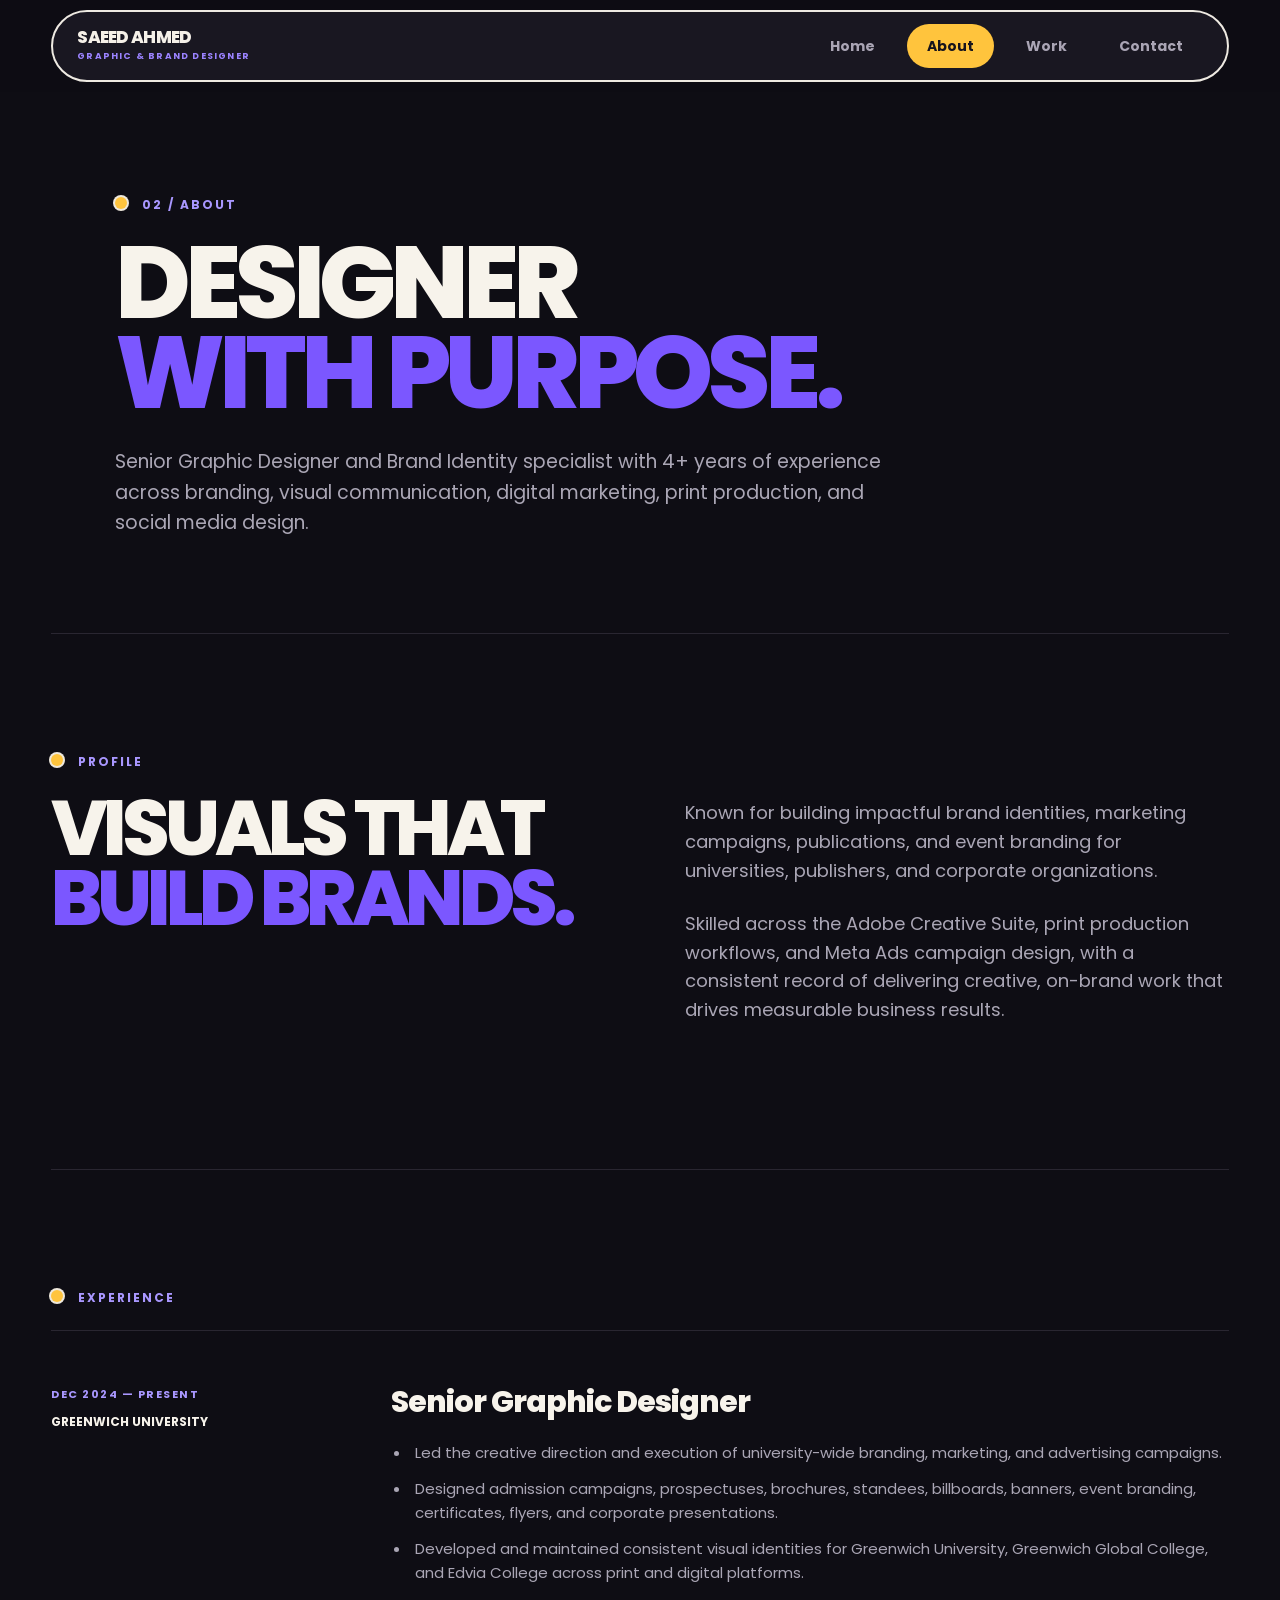
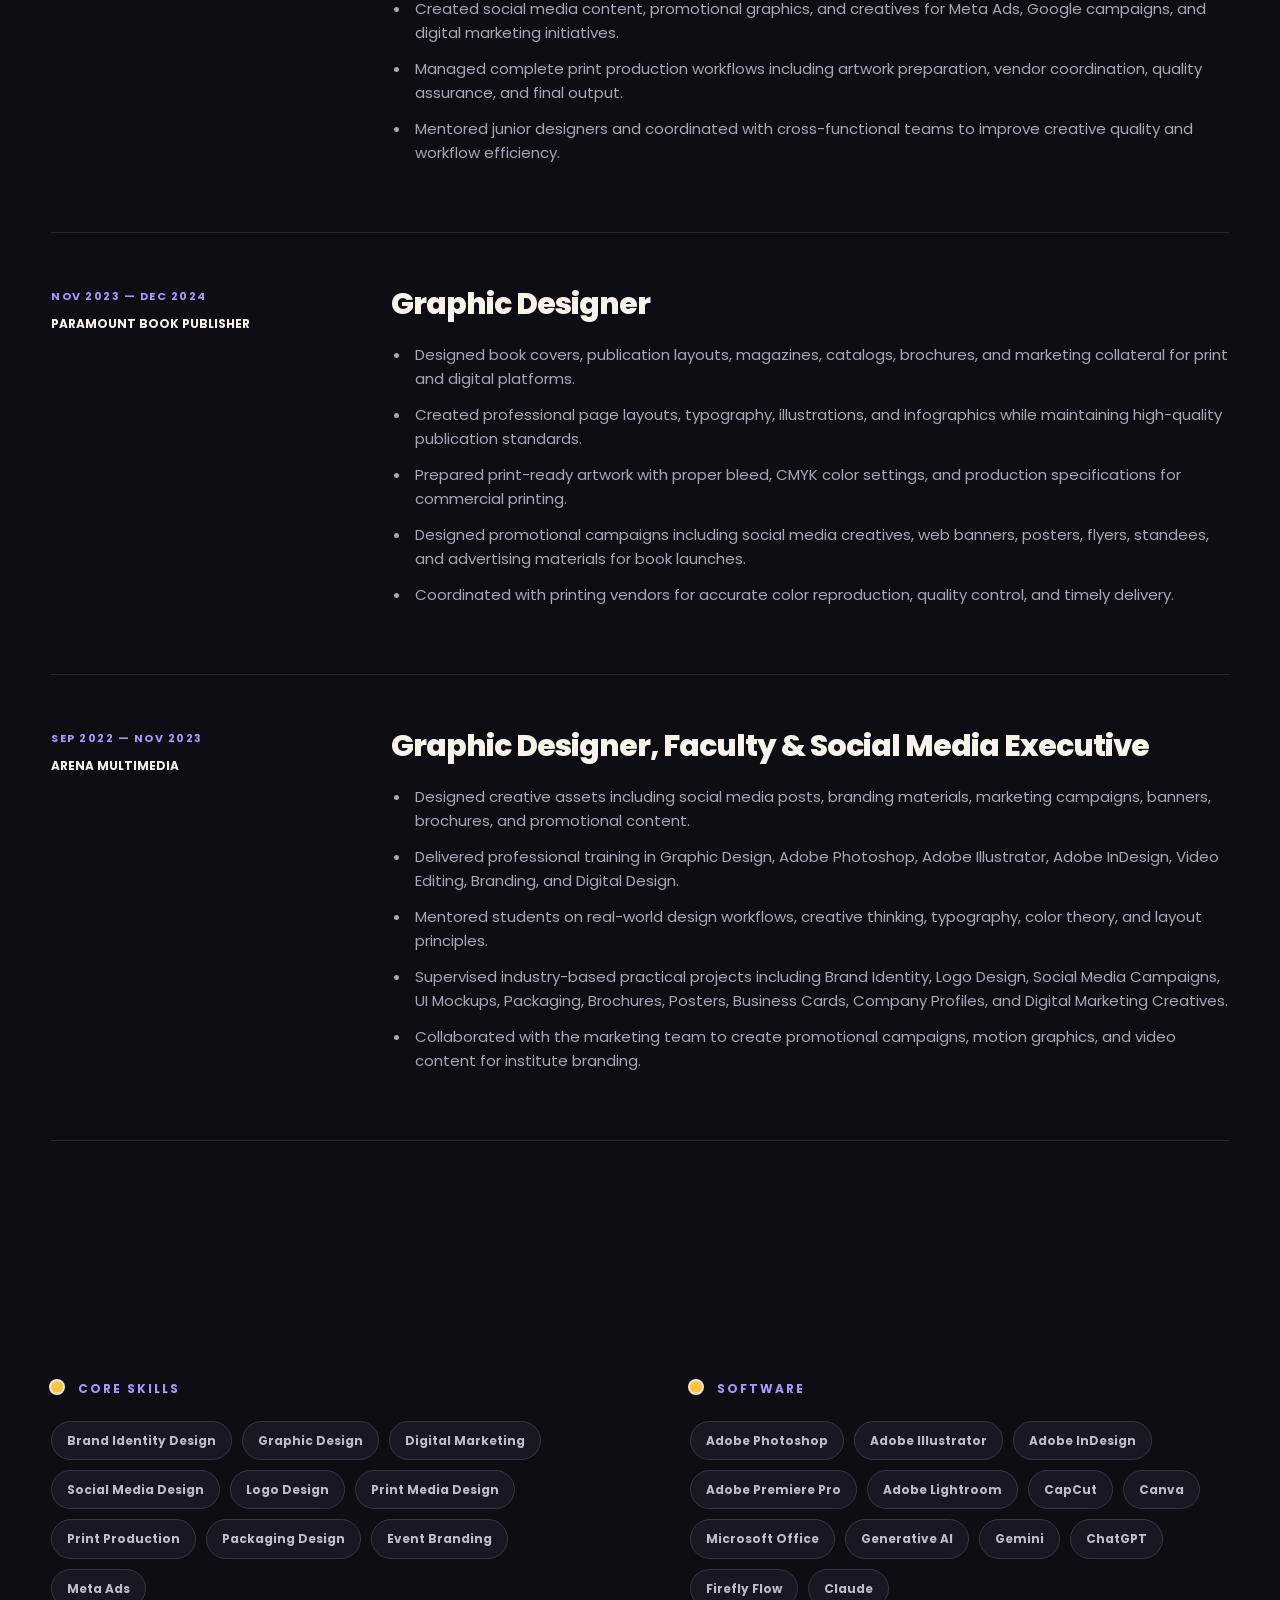
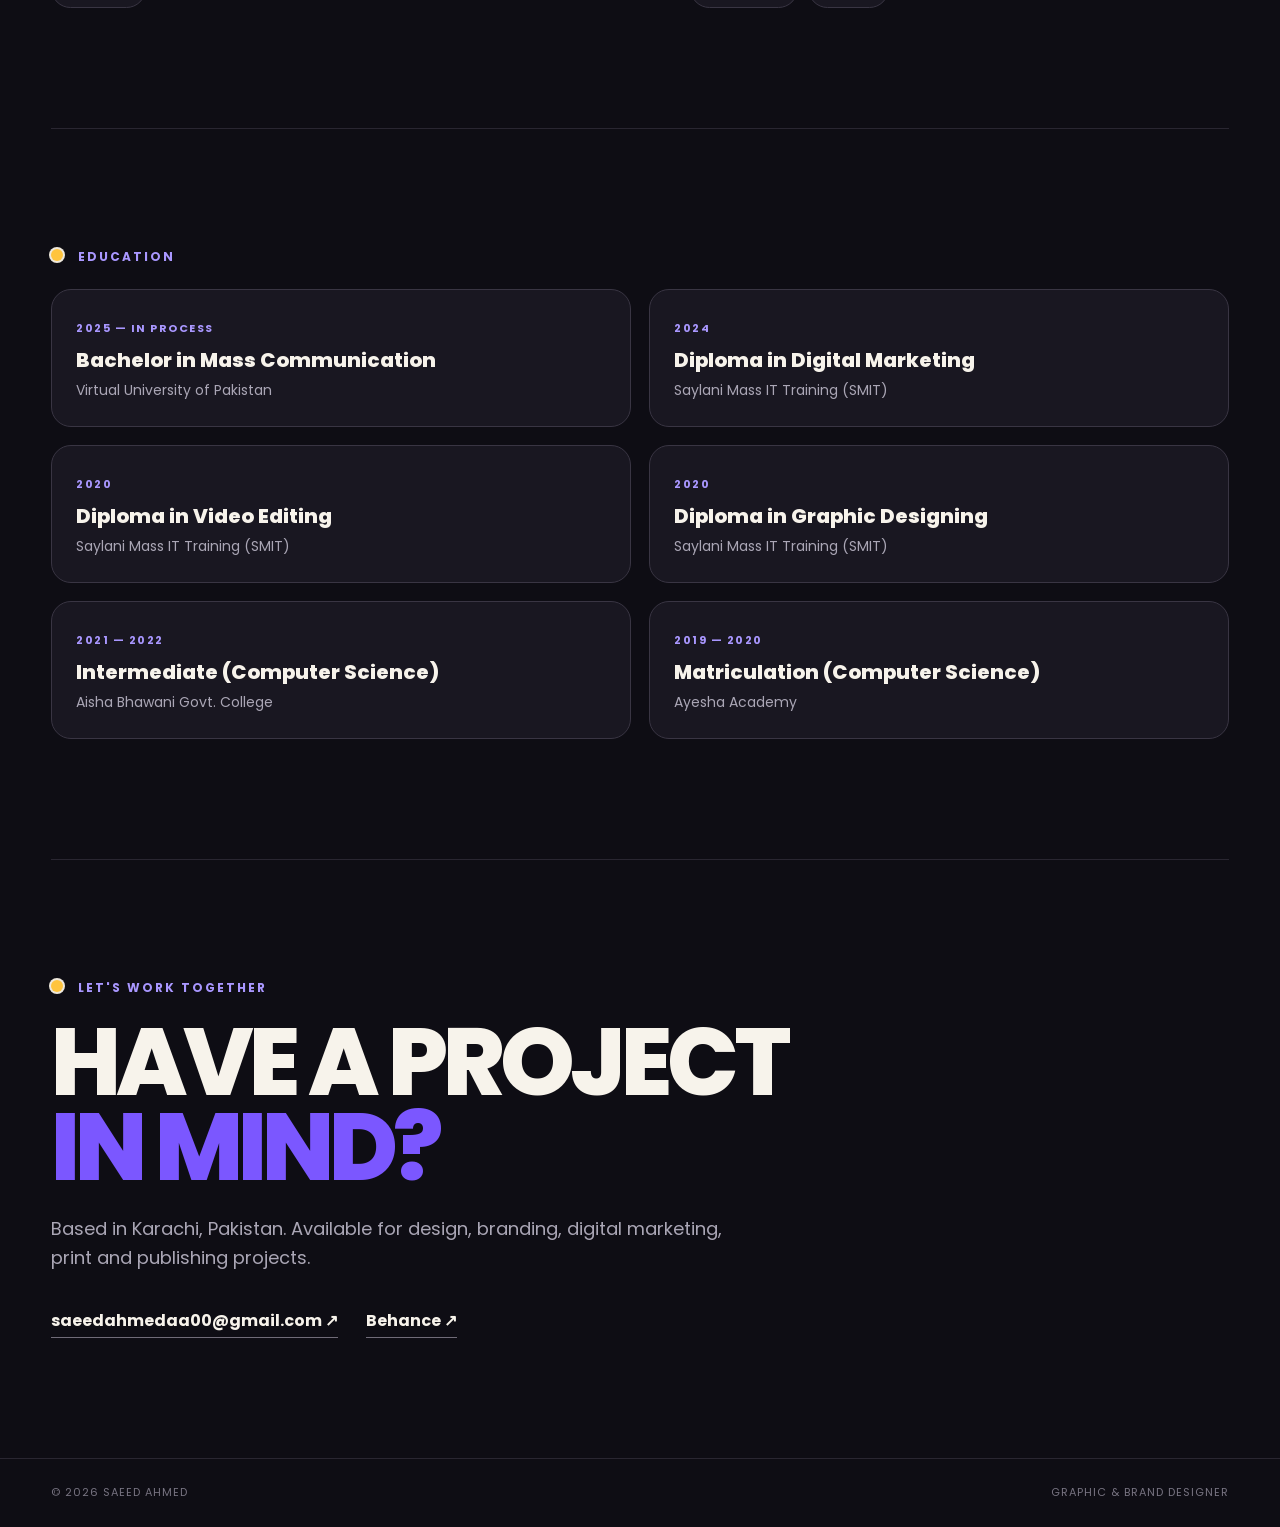
==== commit 176a7dcf: "Apply Poppins typography to About page" ====
--- a/about.html
+++ b/about.html
@@ -1,14 +1,11 @@
 <!DOCTYPE html>
 <html lang="en">
 <head>
-<meta charset="UTF-8">
-<meta name="viewport" content="width=device-width, initial-scale=1.0">
+<meta charset="UTF-8"><meta name="viewport" content="width=device-width, initial-scale=1.0">
 <meta name="description" content="About Saeed Ahmed — Senior Graphic Designer and Brand Identity specialist based in Karachi, Pakistan.">
 <title>About — Saeed Ahmed</title>
-<link rel="preconnect" href="https://fonts.googleapis.com">
-<link rel="preconnect" href="https://fonts.gstatic.com" crossorigin>
-<link href="https://fonts.googleapis.com/css2?family=Barlow+Condensed:wght@700;800&family=DM+Sans:wght@400;500;600;700;800&family=Space+Grotesk:wght@500;600;700&display=swap" rel="stylesheet">
-<link rel="stylesheet" href="style.css">
+<link rel="preconnect" href="https://fonts.googleapis.com"><link rel="preconnect" href="https://fonts.gstatic.com" crossorigin>
+<link href="https://fonts.googleapis.com/css2?family=Barlow+Condensed:wght@700;800&family=DM+Sans:wght@400;500;600;700;800&family=Space+Grotesk:wght@500;600;700&display=swap" rel="stylesheet"><link rel="stylesheet" href="style.css"><link rel="stylesheet" href="poppins.css">
 </head>
 <body>
 <header class="site-header"><nav class="nav container"><a class="brand" href="index.html"><strong>SAEED AHMED</strong><small>GRAPHIC &amp; BRAND DESIGNER</small></a><button class="menu-btn" aria-label="Open menu" aria-expanded="false">☰</button><div class="nav-links"><a href="index.html">Home</a><a class="active" href="about.html">About</a><a href="index.html#work">Work</a><a href="index.html#contact">Contact</a></div></nav></header>
@@ -23,8 +20,5 @@
 <section class="section container"><div class="about-columns"><div><div class="section-label"><i></i>CORE SKILLS</div><div class="about-tags"><span>Brand Identity Design</span><span>Graphic Design</span><span>Digital Marketing</span><span>Social Media Design</span><span>Logo Design</span><span>Print Media Design</span><span>Print Production</span><span>Packaging Design</span><span>Event Branding</span><span>Meta Ads</span></div></div><div><div class="section-label"><i></i>SOFTWARE</div><div class="software-grid"><span>Adobe Photoshop</span><span>Adobe Illustrator</span><span>Adobe InDesign</span><span>Adobe Premiere Pro</span><span>Adobe Lightroom</span><span>CapCut</span><span>Canva</span><span>Microsoft Office</span><span>Generative AI</span><span>Gemini</span><span>ChatGPT</span><span>Firefly Flow</span><span>Claude</span></div></div></div></section>
 <section class="section container education-section"><div class="section-label"><i></i>EDUCATION</div><div class="education-grid"><div><strong>2025 — IN PROCESS</strong><h3>Bachelor in Mass Communication</h3><p>Virtual University of Pakistan</p></div><div><strong>2024</strong><h3>Diploma in Digital Marketing</h3><p>Saylani Mass IT Training (SMIT)</p></div><div><strong>2020</strong><h3>Diploma in Video Editing</h3><p>Saylani Mass IT Training (SMIT)</p></div><div><strong>2020</strong><h3>Diploma in Graphic Designing</h3><p>Saylani Mass IT Training (SMIT)</p></div><div><strong>2021 — 2022</strong><h3>Intermediate (Computer Science)</h3><p>Aisha Bhawani Govt. College</p></div><div><strong>2019 — 2020</strong><h3>Matriculation (Computer Science)</h3><p>Ayesha Academy</p></div></div></section>
 <section class="section about-contact container"><div class="section-label"><i></i>LET'S WORK TOGETHER</div><h2>HAVE A PROJECT<br><span>IN MIND?</span></h2><p>Based in Karachi, Pakistan. Available for design, branding, digital marketing, print and publishing projects.</p><div class="contact-links"><a href="mailto:saeedahmedaa00@gmail.com">saeedahmedaa00@gmail.com ↗</a><a href="https://www.behance.net/saeed_graphics_09" target="_blank" rel="noreferrer">Behance ↗</a></div></section>
-</main>
-<footer><div class="container"><span>© 2026 SAEED AHMED</span><span>GRAPHIC &amp; BRAND DESIGNER</span></div></footer>
-<script src="script.js"></script>
-</body>
-</html>+</main><footer><div class="container"><span>© 2026 SAEED AHMED</span><span>GRAPHIC &amp; BRAND DESIGNER</span></div></footer><script src="script.js"></script>
+</body></html>
--- a/style.css
+++ b/style.css
@@ -1,2 +1 @@
-*{box-sizing:border-box;margin:0;padding:0}html{scroll-behavior:smooth}body{font-family:'DM Sans',sans-serif;background:#0e0d14;color:#f7f3eb;line-height:1.6}.container{width:min(1195px,92%);margin:auto}.site-header{padding:10px 0;position:sticky;top:0;z-index:20;background:rgba(14,13,20,.88);backdrop-filter:blur(14px)}.nav{height:72px;border:2px solid #eeeae2;border-radius:40px;padding:0 24px;display:flex;align-items:center;justify-content:space-between;background:#191721}.brand{display:flex;flex-direction:column;text-decoration:none;color:#f5f0e8;line-height:1}.brand strong{font:800 17px/1 'Space Grotesk';letter-spacing:-.7px}.brand small{font:700 9px/1.4 'Space Grotesk';color:#9b83ff;letter-spacing:1.2px;margin-top:4px}.nav-links{display:flex;align-items:center;gap:12px}.nav-links a{color:#aaa5b5;text-decoration:none;font-weight:700;font-size:14px;padding:11px 20px;border-radius:30px;transition:.25s}.nav-links a:hover,.nav-links a.active{color:#17141d;background:#ffc43d}.menu-btn{display:none;background:none;color:#fff;border:0;font-size:25px}.hero{min-height:calc(100vh - 92px);display:grid;grid-template-columns:1.15fr .85fr;align-items:center;padding:55px 5% 75px;position:relative}.section-label{font:700 12px/1 'Space Grotesk';letter-spacing:2px;color:#a997ff;margin-bottom:26px}.section-label i{display:inline-block;width:12px;height:12px;background:#ffc43d;border-radius:50%;margin-right:15px;box-shadow:0 0 0 2px #eee8dc}.hero h1,h2{font:800 clamp(58px,7.4vw,96px)/.9 'Space Grotesk';letter-spacing:-5px}.hero h1 span,h2 span{color:#7b57ff}.intro{font-size:18px;color:#aaa6b5;max-width:650px;margin:27px 0 31px}.hero-btn{display:inline-flex;align-items:center;gap:12px;color:#f7f3eb;text-decoration:none;font-weight:800;border:2px solid #eeeae2;border-radius:32px;padding:13px 27px;background:#191721;box-shadow:0 2px 0 #eeeae2}.hero-btn b{font-size:18px;color:#ffc43d}.character-wrap{height:480px;display:flex;align-items:flex-end;justify-content:center}.character-img{width:min(420px,100%);height:100%;object-fit:contain;object-position:center bottom;filter:drop-shadow(0 18px 25px rgba(0,0,0,.4))}.intro-profile{display:grid;grid-template-columns:1.15fr .85fr;gap:85px;padding:85px 2% 105px;align-items:start}.intro-profile-copy{padding-top:12px}.intro-profile-copy p{font:800 clamp(34px,3.55vw,52px)/.98 'Barlow Condensed',sans-serif;letter-spacing:-1.2px;color:#f7f3eb}.intro-profile-copy span{color:#a997ff}.intro-stats{display:flex;flex-direction:column;gap:45px}.intro-stat{min-height:95px;border:2px solid #8c8890;border-radius:20px;background:#191721;padding:24px 26px;display:flex;align-items:center;gap:20px;box-shadow:0 2px 0 rgba(238,234,226,.18)}.intro-stat strong{font:800 40px/1 'Barlow Condensed',sans-serif;color:#7654ed;min-width:48px;letter-spacing:-1px}.intro-stat span{font-size:15px;line-height:1.35;color:#aaa6b5;font-weight:600}.cmyk-divider{width:min(500px,80%);margin:0 auto 28px;display:flex;align-items:center;justify-content:center;gap:11px}.cmyk-divider>span{height:2px;flex:1;background:#2c2935}.cmyk-divider i{width:8px;height:8px;border-radius:50%;display:block}.cmyk-divider .c{background:#7654ed}.cmyk-divider .m{background:#ff6b5b}.cmyk-divider .y{background:#ffc43d}.cmyk-divider .k{background:#4fd2a1}.brand-strip-wrap{padding-bottom:78px}.brand-strip{display:flex;justify-content:center;flex-wrap:wrap;gap:12px}.brand-strip span{border:2px dashed #2f2b39;border-radius:28px;padding:9px 19px;color:#a9a3b4;font:700 11px 'Space Grotesk';letter-spacing:1px}.work-preview{padding:35px 0 115px}.work-preview-head{display:grid;grid-template-columns:1fr .75fr;gap:70px;align-items:end;margin-bottom:48px}.work-preview-head h2{font-size:clamp(54px,6vw,78px);line-height:.9}.work-preview-head p{color:#aaa6b5;font-size:16px;max-width:510px}.preview-grid{display:grid;grid-template-columns:repeat(3,1fr);gap:22px}.preview-card{height:330px;border:2px solid #d8d5d0;border-radius:28px;padding:25px;display:flex;flex-direction:column;justify-content:flex-end;position:relative;overflow:hidden;color:#fff;text-decoration:none;box-shadow:0 4px 0 rgba(238,234,226,.3);transition:.25s}.preview-card:before{content:'';position:absolute;inset:0;background:radial-gradient(circle at 22% 16%,rgba(255,255,255,.38),transparent 34%)}.preview-card:hover{transform:translateY(-8px);filter:brightness(1.06)}.preview-card small,.preview-card h3,.preview-card b{position:relative;z-index:1}.preview-card small{font:800 10px 'Space Grotesk';letter-spacing:1.5px;margin-bottom:8px}.preview-card h3{font:800 24px/1 'Space Grotesk';letter-spacing:-1px}.preview-card b{position:absolute;right:24px;top:22px;font-size:25px}.preview-purple{background:linear-gradient(145deg,#a991ff,#6745e8)}.preview-yellow{background:linear-gradient(145deg,#ffe08a,#efb82e)}.preview-coral{background:linear-gradient(145deg,#ff8b7a,#f35c48)}.view-all{display:flex;justify-content:center;gap:12px;margin:34px auto 0;color:#f7f3eb;text-decoration:none;font:800 12px 'Space Grotesk';letter-spacing:1.5px}.view-all span{color:#ffc43d;font-size:18px;line-height:10px}.section{padding:120px 0}.two-col{display:grid;grid-template-columns:1fr 1fr;gap:100px;border-top:1px solid #292631}.copy{padding-top:42px;max-width:600px}.copy p{color:#aaa6b5;font-size:17px;margin-bottom:22px}.tags{display:flex;flex-wrap:wrap;gap:9px;margin-top:30px}.tags span{border:1px solid #393543;border-radius:30px;padding:7px 14px;color:#b8b2c2;font-size:12px}.work-section{background:#0e0d14}.work-head{margin-bottom:45px}.work-head h2{margin-bottom:20px}.work-head p{max-width:650px;color:#aaa6b5;font-size:17px}.category-grid{display:grid;grid-template-columns:repeat(3,1fr);gap:20px}.category-card{height:320px;border:2px solid #d8d5d0;border-radius:28px;padding:25px;display:flex;flex-direction:column;justify-content:flex-end;color:#fff;text-decoration:none;position:relative;overflow:hidden;box-shadow:0 4px 0 rgba(238,234,226,.35);transition:transform .25s,filter .25s}.category-card:before{content:'';position:absolute;inset:0;background:radial-gradient(circle at 25% 15%,rgba(255,255,255,.32),transparent 35%);pointer-events:none}.category-card:hover{transform:translateY(-7px);filter:brightness(1.06)}.category-card small,.category-card h3,.category-card b{position:relative;z-index:1}.category-card small{font:800 11px 'Space Grotesk';letter-spacing:1.5px;margin-bottom:7px}.category-card h3{font:800 25px/1 'Space Grotesk';letter-spacing:-1px}.category-card b{position:absolute;right:25px;top:23px;font-size:25px}.purple{background:linear-gradient(145deg,#aa8cff,#6841e8)}.yellow{background:linear-gradient(145deg,#ffd978,#e9ad24);color:#fff}.coral{background:linear-gradient(145deg,#ff8877,#f25542)}.blue{background:linear-gradient(145deg,#637bff,#2939a2)}.violet{background:linear-gradient(145deg,#9e75ff,#4931b8)}.contact h2{margin-bottom:25px}.contact>p:not(.section-label){color:#aaa6b5;font-size:18px}.contact-links{display:flex;flex-wrap:wrap;gap:28px;margin-top:35px}.contact-links a{color:#f7f3eb;text-decoration:none;border-bottom:1px solid #706b78;padding-bottom:4px;font-weight:700}.contact-links a:hover{color:#ffc43d;border-color:#ffc43d}footer{border-top:1px solid #292631;padding:25px 0;color:#777381;font-size:11px;letter-spacing:1px}footer .container{display:flex;justify-content:space-between}@media(max-width:900px){.category-grid,.preview-grid{grid-template-columns:1fr 1fr}.intro-profile{grid-template-columns:1fr;gap:50px}.work-preview-head{grid-template-columns:1fr;gap:25px}}@media(max-width:800px){.nav{height:64px}.nav-links{display:none;position:absolute;top:82px;left:4%;right:4%;padding:15px;background:#191721;border:1px solid #3a3545;border-radius:20px;flex-direction:column}.nav-links.open{display:flex}.menu-btn{display:block}.hero{grid-template-columns:1fr;padding:65px 0 80px}.character-wrap{height:380px;margin-top:25px}.character-img{width:330px}.two-col{grid-template-columns:1fr;gap:20px}.copy{padding-top:0}.section{padding:85px 0}.hero h1,h2{letter-spacing:-3px}.desktop{display:none}.intro-profile{padding:70px 0 85px}.intro-profile-copy p{font-size:42px}}@media(max-width:600px){.category-grid,.preview-grid{grid-template-columns:1fr}.category-card{height:270px}.preview-card{height:280px}.work-head h2{font-size:52px}.work-preview-head h2{font-size:52px}.intro-profile-copy p{font-size:34px;letter-spacing:-.8px}.intro-stat{padding:20px 18px;gap:13px}.intro-stat strong{font-size:34px;min-width:42px}.intro-stat span{font-size:13px}.brand-strip span{font-size:9px;padding:8px 13px}}@media(max-width:500px){.container{width:90%}.nav{padding:0 17px}.brand strong{font-size:15px}.hero h1{font-size:54px}.intro{font-size:16px}.section-label{font-size:10px}.character-wrap{height:330px}.character-img{width:285px}.contact-links{flex-direction:column;gap:15px}footer .container{flex-direction:column;gap:8px}}
-.about-hero{padding:105px 5% 95px;min-height:520px;display:flex;align-items:center;border-bottom:1px solid #292631}.about-hero h1{font:800 clamp(60px,8vw,108px)/.88 'Space Grotesk';letter-spacing:-6px}.about-hero h1 span{color:#7b57ff}.about-hero p{max-width:800px;color:#aaa6b5;font-size:19px;margin-top:30px}.about-profile{display:grid;grid-template-columns:1fr 1fr;gap:90px;border-bottom:1px solid #292631}.about-section-title h2{font-size:clamp(52px,6vw,78px)}.about-copy{padding-top:45px}.about-copy p{color:#aaa6b5;font-size:18px;margin-bottom:24px;max-width:650px}.experience-list{border-top:1px solid #292631}.experience-item{display:grid;grid-template-columns:280px 1fr;gap:60px;padding:55px 0;border-bottom:1px solid #292631}.experience-meta{display:flex;flex-direction:column;gap:10px}.experience-meta span{font:700 11px 'Space Grotesk';letter-spacing:1.5px;color:#a997ff}.experience-meta strong{font:700 12px 'Space Grotesk';color:#f7f3eb}.experience-item h3{font:800 30px/1.1 'Space Grotesk';letter-spacing:-1px;margin-bottom:22px}.experience-item ul{padding-left:20px}.experience-item li{color:#aaa6b5;font-size:15px;margin-bottom:12px;padding-left:4px}.about-columns{display:grid;grid-template-columns:1fr 1fr;gap:100px}.about-tags,.software-grid{display:flex;flex-wrap:wrap;gap:10px}.about-tags span,.software-grid span{border:1px solid #393543;background:#191721;border-radius:30px;padding:9px 15px;color:#c1bbc9;font-size:12px;font-weight:700}.software-grid span{border-radius:30px}.education-section{border-top:1px solid #292631}.education-grid{display:grid;grid-template-columns:repeat(2,1fr);gap:18px;margin-top:10px}.education-grid>div{border:1px solid #393543;background:#191721;border-radius:20px;padding:24px}.education-grid strong{font:700 11px 'Space Grotesk';letter-spacing:1.5px;color:#a997ff}.education-grid h3{font:800 20px/1.15 'Space Grotesk';margin:10px 0 7px}.education-grid p{color:#aaa6b5;font-size:14px}.about-contact{border-top:1px solid #292631}.about-contact h2{margin-bottom:25px}.about-contact p{color:#aaa6b5;font-size:18px;max-width:700px}@media(max-width:800px){.about-hero{padding:80px 0}.about-profile,.about-columns{grid-template-columns:1fr;gap:30px}.about-copy{padding-top:0}.experience-item{grid-template-columns:1fr;gap:25px;padding:42px 0}.education-grid{grid-template-columns:1fr}.about-hero h1{letter-spacing:-4px}}+*{box-sizing:border-box;margin:0;padding:0}html{scroll-behavior:smooth}body{font-family:'DM Sans',sans-serif;background:#0e0d14;color:#f7f3eb;line-height:1.6}.container{width:min(1195px,92%);margin:auto}.site-header{padding:10px 0;position:sticky;top:0;z-index:20;background:rgba(14,13,20,.88);backdrop-filter:blur(14px)}.nav{height:72px;border:2px solid #eeeae2;border-radius:40px;padding:0 24px;display:flex;align-items:center;justify-content:space-between;background:#191721}.brand{display:flex;flex-direction:column;text-decoration:none;color:#f5f0e8;line-height:1}.brand strong{font:800 17px/1 'Space Grotesk';letter-spacing:-.7px}.brand small{font:700 9px/1.4 'Space Grotesk';color:#9b83ff;letter-spacing:1.2px;margin-top:4px}.nav-links{display:flex;align-items:center;gap:12px}.nav-links a{color:#aaa5b5;text-decoration:none;font-weight:700;font-size:14px;padding:11px 20px;border-radius:30px;transition:.25s}.nav-links a:hover,.nav-links a.active{color:#17141d;background:#ffc43d}.menu-btn{display:none;background:none;color:#fff;border:0;font-size:25px}.hero{min-height:calc(100vh - 92px);display:grid;grid-template-columns:1.15fr .85fr;align-items:center;padding:55px 5% 75px;position:relative}.section-label{font:700 12px/1 'Space Grotesk';letter-spacing:2px;color:#a997ff;margin-bottom:26px}.section-label i{display:inline-block;width:12px;height:12px;background:#ffc43d;border-radius:50%;margin-right:15px;box-shadow:0 0 0 2px #eee8dc}.hero h1,h2{font:800 clamp(58px,7.4vw,96px)/.9 'Space Grotesk';letter-spacing:-5px}.hero h1 span,h2 span{color:#7b57ff}.intro{font-size:18px;color:#aaa6b5;max-width:650px;margin:27px 0 31px}.hero-btn{display:inline-flex;align-items:center;gap:12px;color:#f7f3eb;text-decoration:none;font-weight:800;border:2px solid #eeeae2;border-radius:32px;padding:13px 27px;background:#191721;box-shadow:0 2px 0 #eeeae2}.hero-btn b{font-size:18px;color:#ffc43d}.character-wrap{height:480px;display:flex;align-items:flex-end;justify-content:center}.character-img{width:min(420px,100%);height:100%;object-fit:contain;object-position:center bottom;filter:drop-shadow(0 18px 25px rgba(0,0,0,.4))}.intro-profile{display:grid;grid-template-columns:1.15fr .85fr;gap:85px;padding:85px 2% 105px;align-items:start}.intro-profile-copy{padding-top:12px}.intro-profile-copy p{font:800 clamp(34px,3.55vw,52px)/.98 'Barlow Condensed',sans-serif;letter-spacing:-1.2px;color:#f7f3eb}.intro-profile-copy span{color:#a997ff}.intro-stats{display:flex;flex-direction:column;gap:45px}.intro-stat{min-height:95px;border:2px solid #8c8890;border-radius:20px;background:#191721;padding:24px 26px;display:flex;align-items:center;gap:20px;box-shadow:0 2px 0 rgba(238,234,226,.18)}.intro-stat strong{font:800 40px/1 'Barlow Condensed',sans-serif;color:#7654ed;min-width:48px;letter-spacing:-1px}.intro-stat span{font-size:15px;line-height:1.35;color:#aaa6b5;font-weight:600}.cmyk-divider{width:min(500px,80%);margin:0 auto 28px;display:flex;align-items:center;justify-content:center;gap:11px}.cmyk-divider>span{height:2px;flex:1;background:#2c2935}.cmyk-divider i{width:8px;height:8px;border-radius:50%;display:block}.cmyk-divider .c{background:#7654ed}.cmyk-divider .m{background:#ff6b5b}.cmyk-divider .y{background:#ffc43d}.cmyk-divider .k{background:#4fd2a1}.brand-strip-wrap{padding-bottom:78px}.brand-strip{display:flex;justify-content:center;flex-wrap:wrap;gap:12px}.brand-strip span{border:2px dashed #2f2b39;border-radius:28px;padding:9px 19px;color:#a9a3b4;font:700 11px 'Space Grotesk';letter-spacing:1px}.section{padding:120px 0}.showcase-section{padding-top:55px;border-top:1px solid #292631;overflow:hidden}.showcase-head{display:grid;grid-template-columns:1fr .72fr;gap:70px;align-items:end;margin-bottom:65px}.showcase-head h2{font-size:clamp(58px,6.5vw,86px)}.showcase-head p{color:#aaa6b5;font-size:17px;max-width:540px}.showcase-stage{display:grid;grid-template-columns:.8fr 1.2fr;gap:55px;align-items:center}.showcase-copy{display:flex;flex-direction:column;gap:13px}.showcase-line{display:flex;align-items:center;gap:20px;border:1px solid #393543;border-radius:18px;background:#191721;padding:19px 22px;transition:.25s}.showcase-line:hover{border-color:#7654ed;transform:translateX(5px)}.showcase-line strong{font:800 28px 'Barlow Condensed';color:#7654ed;min-width:35px}.showcase-line span{font-weight:700;color:#d8d3dd;font-size:14px}.showcase-device{position:relative;padding:18px 18px 0;max-width:650px;margin:auto;width:100%}.device-camera{position:absolute;top:27px;left:50%;width:7px;height:7px;border-radius:50%;background:#494551;transform:translateX(-50%);z-index:2}.device-screen{min-height:365px;border:8px solid #25232c;border-bottom-width:12px;border-radius:20px 20px 8px 8px;background:linear-gradient(145deg,#17151f,#29243b);padding:28px 30px;box-shadow:0 0 0 2px #77727c,0 25px 45px rgba(0,0,0,.45);position:relative;overflow:hidden}.screen-top{display:flex;justify-content:space-between;color:#aaa6b5;font:700 9px 'Space Grotesk';letter-spacing:1.2px}.screen-title{font:800 clamp(48px,5vw,74px)/.82 'Space Grotesk';letter-spacing:-4px;margin-top:70px}.screen-title em{font-style:normal;color:#7b57ff}.screen-cards{display:flex;gap:10px;margin-top:35px}.screen-cards span{height:72px;flex:1;border-radius:10px;background:linear-gradient(145deg,#a991ff,#6745e8);box-shadow:inset 0 0 25px rgba(255,255,255,.2)}.screen-cards span:nth-child(2){background:linear-gradient(145deg,#ffe08a,#efb82e)}.screen-cards span:nth-child(3){background:linear-gradient(145deg,#ff8b7a,#f35c48)}.screen-footer{position:absolute;bottom:18px;left:30px;color:#777381;font:700 8px 'Space Grotesk';letter-spacing:1px}.device-base{height:24px;width:112%;margin-left:-6%;background:linear-gradient(#aaa6ad,#59555f);border-radius:3px 3px 18px 18px;box-shadow:0 7px 10px rgba(0,0,0,.4)}.device-base:after{content:'';display:block;width:18%;height:4px;background:#38343e;border-radius:0 0 8px 8px;margin:auto}.work-preview{padding:35px 0 115px}.work-preview-head{display:grid;grid-template-columns:1fr .75fr;gap:70px;align-items:end;margin-bottom:48px}.work-preview-head h2{font-size:clamp(54px,6vw,78px);line-height:.9}.work-preview-head p{color:#aaa6b5;font-size:16px;max-width:510px}.preview-grid{display:grid;grid-template-columns:repeat(3,1fr);gap:22px}.preview-card{height:330px;border:2px solid #d8d5d0;border-radius:28px;padding:25px;display:flex;flex-direction:column;justify-content:flex-end;position:relative;overflow:hidden;color:#fff;text-decoration:none;box-shadow:0 4px 0 rgba(238,234,226,.3);transition:.25s}.preview-card:before{content:'';position:absolute;inset:0;background:radial-gradient(circle at 22% 16%,rgba(255,255,255,.38),transparent 34%)}.preview-card:hover{transform:translateY(-8px);filter:brightness(1.06)}.preview-card small,.preview-card h3,.preview-card b{position:relative;z-index:1}.preview-card small{font:800 10px 'Space Grotesk';letter-spacing:1.5px;margin-bottom:8px}.preview-card h3{font:800 24px/1 'Space Grotesk';letter-spacing:-1px}.preview-card b{position:absolute;right:24px;top:22px;font-size:25px}.preview-purple{background:linear-gradient(145deg,#a991ff,#6745e8)}.preview-yellow{background:linear-gradient(145deg,#ffe08a,#efb82e)}.preview-coral{background:linear-gradient(145deg,#ff8b7a,#f35c48)}.view-all{display:flex;justify-content:center;gap:12px;margin:34px auto 0;color:#f7f3eb;text-decoration:none;font:800 12px 'Space Grotesk';letter-spacing:1.5px}.view-all span{color:#ffc43d;font-size:18px;line-height:10px}.two-col{display:grid;grid-template-columns:1fr 1fr;gap:100px;border-top:1px solid #292631}.copy{padding-top:42px;max-width:600px}.copy p{color:#aaa6b5;font-size:17px;margin-bottom:22px}.tags{display:flex;flex-wrap:wrap;gap:9px;margin-top:30px}.tags span{border:1px solid #393543;border-radius:30px;padding:7px 14px;color:#b8b2c2;font-size:12px}.work-section{background:#0e0d14}.work-head{margin-bottom:45px}.work-head h2{margin-bottom:20px}.work-head p{max-width:650px;color:#aaa6b5;font-size:17px}.category-grid{display:grid;grid-template-columns:repeat(3,1fr);gap:20px}.category-card{height:320px;border:2px solid #d8d5d0;border-radius:28px;padding:25px;display:flex;flex-direction:column;justify-content:flex-end;color:#fff;text-decoration:none;position:relative;overflow:hidden;box-shadow:0 4px 0 rgba(238,234,226,.35);transition:transform .25s,filter .25s}.category-card:before{content:'';position:absolute;inset:0;background:radial-gradient(circle at 25% 15%,rgba(255,255,255,.32),transparent 35%);pointer-events:none}.category-card:hover{transform:translateY(-7px);filter:brightness(1.06)}.category-card small,.category-card h3,.category-card b{position:relative;z-index:1}.category-card small{font:800 11px 'Space Grotesk';letter-spacing:1.5px;margin-bottom:7px}.category-card h3{font:800 25px/1 'Space Grotesk';letter-spacing:-1px}.category-card b{position:absolute;right:25px;top:23px;font-size:25px}.purple{background:linear-gradient(145deg,#aa8cff,#6841e8)}.yellow{background:linear-gradient(145deg,#ffd978,#e9ad24);color:#fff}.coral{background:linear-gradient(145deg,#ff8877,#f25542)}.blue{background:linear-gradient(145deg,#637bff,#2939a2)}.violet{background:linear-gradient(145deg,#9e75ff,#4931b8)}.contact h2{margin-bottom:25px}.contact>p:not(.section-label){color:#aaa6b5;font-size:18px}.contact-links{display:flex;flex-wrap:wrap;gap:28px;margin-top:35px}.contact-links a{color:#f7f3eb;text-decoration:none;border-bottom:1px solid #706b78;padding-bottom:4px;font-weight:700}.contact-links a:hover{color:#ffc43d;border-color:#ffc43d}footer{border-top:1px solid #292631;padding:25px 0;color:#777381;font-size:11px;letter-spacing:1px}footer .container{display:flex;justify-content:space-between}@media(max-width:900px){.category-grid,.preview-grid{grid-template-columns:1fr 1fr}.intro-profile{grid-template-columns:1fr;gap:50px}.work-preview-head,.showcase-head,.showcase-stage{grid-template-columns:1fr;gap:30px}}@media(max-width:800px){.nav{height:64px}.nav-links{display:none;position:absolute;top:82px;left:4%;right:4%;padding:15px;background:#191721;border:1px solid #3a3545;border-radius:20px;flex-direction:column}.nav-links.open{display:flex}.menu-btn{display:block}.hero{grid-template-columns:1fr;padding:65px 0 80px}.character-wrap{height:380px;margin-top:25px}.character-img{width:330px}.two-col{grid-template-columns:1fr;gap:20px}.copy{padding-top:0}.section{padding:85px 0}.hero h1,h2{letter-spacing:-3px}.desktop{display:none}.intro-profile{padding:70px 0 85px}.intro-profile-copy p{font-size:42px}.showcase-section{padding-top:35px}.showcase-stage{grid-template-columns:1fr}.showcase-device{margin-top:10px}.showcase-line{padding:16px}.device-screen{min-height:300px;padding:24px}.screen-title{margin-top:48px}}@media(max-width:600px){.category-grid,.preview-grid{grid-template-columns:1fr}.category-card{height:270px}.preview-card{height:280px}.work-head h2{font-size:52px}.work-preview-head h2{font-size:52px}.intro-profile-copy p{font-size:34px;letter-spacing:-.8px}.intro-stat{padding:20px 18px;gap:13px}.intro-stat strong{font-size:34px;min-width:42px}.intro-stat span{font-size:13px}.brand-strip span{font-size:9px;padding:8px 13px}.showcase-head h2{font-size:54px}.showcase-head p{font-size:15px}.device-screen{min-height:250px;border-width:5px;padding:18px}.screen-title{font-size:45px;margin-top:42px}.screen-cards span{height:48px}.screen-footer{font-size:6px;left:18px}.device-base{height:17px}}@media(max-width:500px){.container{width:90%}.nav{padding:0 17px}.brand strong{font-size:15px}.hero h1{font-size:54px}.intro{font-size:16px}.section-label{font-size:10px}.character-wrap{height:330px}.character-img{width:285px}.contact-links{flex-direction:column;gap:15px}footer .container{flex-direction:column;gap:8px}}.about-hero{padding:105px 5% 95px;min-height:520px;display:flex;align-items:center;border-bottom:1px solid #292631}.about-hero h1{font:800 clamp(60px,8vw,108px)/.88 'Space Grotesk';letter-spacing:-6px}.about-hero h1 span{color:#7b57ff}.about-hero p{max-width:800px;color:#aaa6b5;font-size:19px;margin-top:30px}.about-profile{display:grid;grid-template-columns:1fr 1fr;gap:90px;border-bottom:1px solid #292631}.about-section-title h2{font-size:clamp(52px,6vw,78px)}.about-copy{padding-top:45px}.about-copy p{color:#aaa6b5;font-size:18px;margin-bottom:24px;max-width:650px}.experience-list{border-top:1px solid #292631}.experience-item{display:grid;grid-template-columns:280px 1fr;gap:60px;padding:55px 0;border-bottom:1px solid #292631}.experience-meta{display:flex;flex-direction:column;gap:10px}.experience-meta span{font:700 11px 'Space Grotesk';letter-spacing:1.5px;color:#a997ff}.experience-meta strong{font:700 12px 'Space Grotesk';color:#f7f3eb}.experience-item h3{font:800 30px/1.1 'Space Grotesk';letter-spacing:-1px;margin-bottom:22px}.experience-item ul{padding-left:20px}.experience-item li{color:#aaa6b5;font-size:15px;margin-bottom:12px;padding-left:4px}.about-columns{display:grid;grid-template-columns:1fr 1fr;gap:100px}.about-tags,.software-grid{display:flex;flex-wrap:wrap;gap:10px}.about-tags span,.software-grid span{border:1px solid #393543;background:#191721;border-radius:30px;padding:9px 15px;color:#c1bbc9;font-size:12px;font-weight:700}.software-grid span{border-radius:30px}.education-section{border-top:1px solid #292631}.education-grid{display:grid;grid-template-columns:repeat(2,1fr);gap:18px;margin-top:10px}.education-grid>div{border:1px solid #393543;background:#191721;border-radius:20px;padding:24px}.education-grid strong{font:700 11px 'Space Grotesk';letter-spacing:1.5px;color:#a997ff}.education-grid h3{font:800 20px/1.15 'Space Grotesk';margin:10px 0 7px}.education-grid p{color:#aaa6b5;font-size:14px}.about-contact{border-top:1px solid #292631}.about-contact h2{margin-bottom:25px}.about-contact p{color:#aaa6b5;font-size:18px;max-width:700px}@media(max-width:800px){.about-hero{padding:80px 0}.about-profile,.about-columns{grid-template-columns:1fr;gap:30px}.about-copy{padding-top:0}.experience-item{grid-template-columns:1fr;gap:25px;padding:42px 0}.education-grid{grid-template-columns:1fr}.about-hero h1{letter-spacing:-4px}}
--- a/poppins.css
+++ b/poppins.css
@@ -0,0 +1,14 @@
+@import url('https://fonts.googleapis.com/css2?family=Poppins:wght@300;400;500;600;700;800&display=swap');
+
+html,body,*{font-family:'Poppins',sans-serif!important}
+
+.hero h1,h2,.about-hero h1,.about-section-title h2,.experience-item h3,.education-grid h3,.category-card h3,.preview-card h3,.showcase-head h2,.screen-title,.about-intro-title{font-family:'Poppins',sans-serif!important;font-weight:800}
+
+.about-intro-copy p{font-family:'Poppins',sans-serif!important;font-weight:600;line-height:1.12;letter-spacing:-1.2px}
+.about-intro-copy p span{font-weight:600}
+.about-intro-title{font-weight:700!important;letter-spacing:-3px!important;line-height:.98!important}
+.about-intro-note{font-weight:400}
+.about-intro-top>.section-label{display:none}
+.about-intro-top{margin-bottom:48px}
+.about-intro-copy:before{font-family:'Poppins',sans-serif!important;font-weight:700}
+.about-service small,.about-service strong,.about-stat strong,.about-stat em,.brand-strip span,.section-label,.experience-meta span,.experience-meta strong,.education-grid strong,.brand strong,.brand small,.screen-top,.screen-footer,.category-card small,.preview-card small,.view-all,footer{font-family:'Poppins',sans-serif!important}
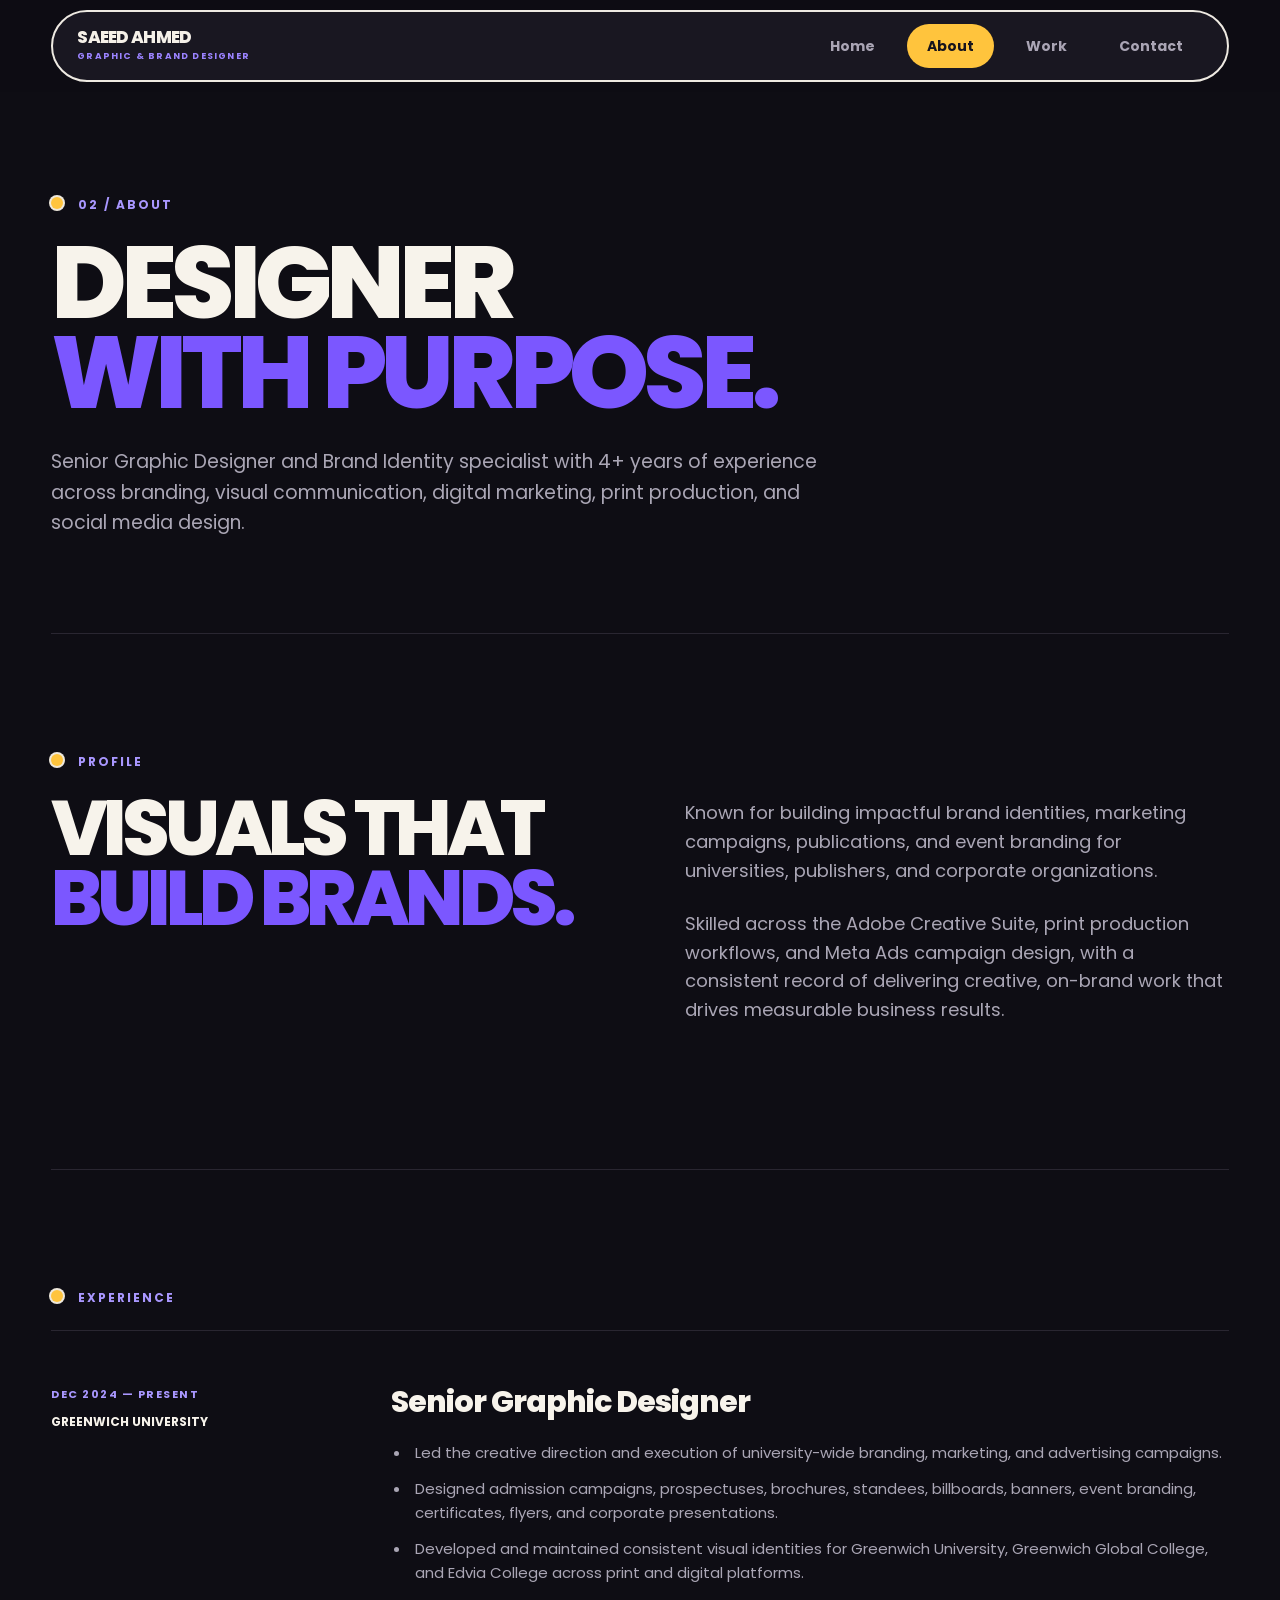
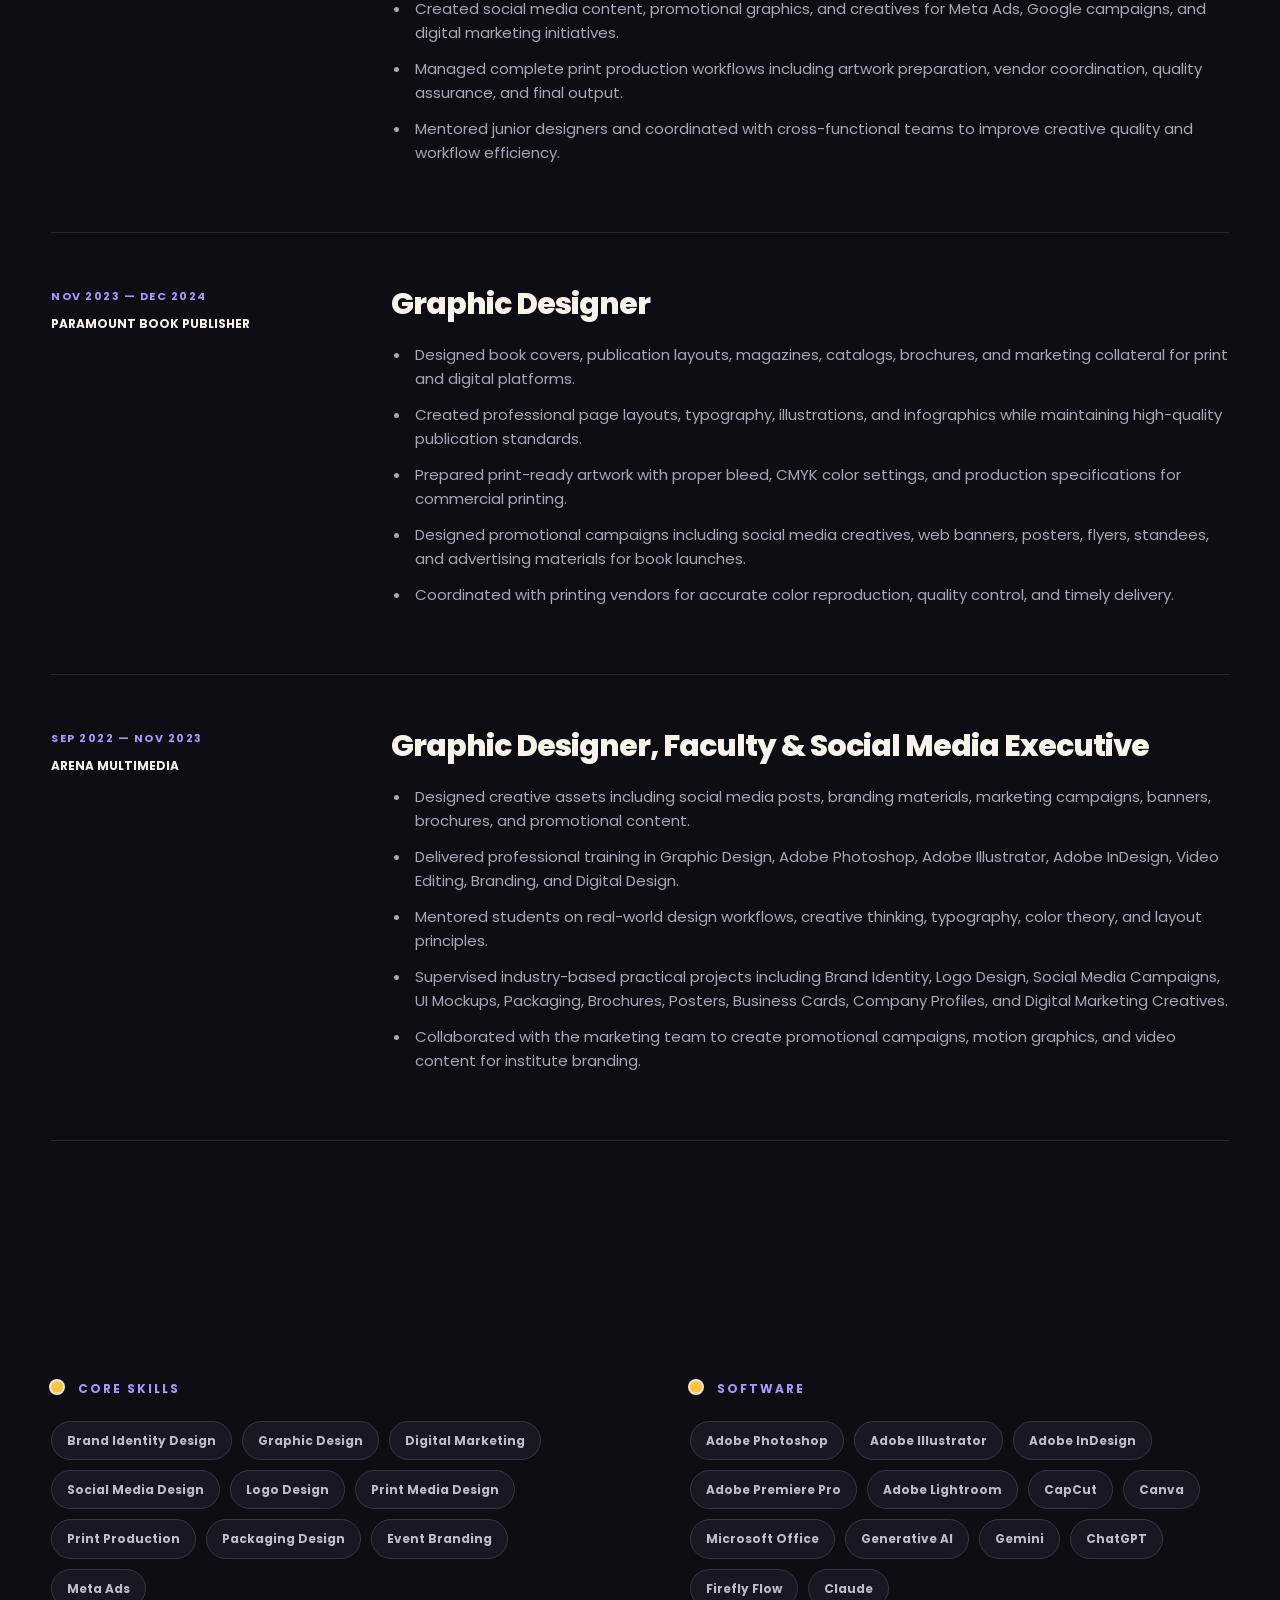
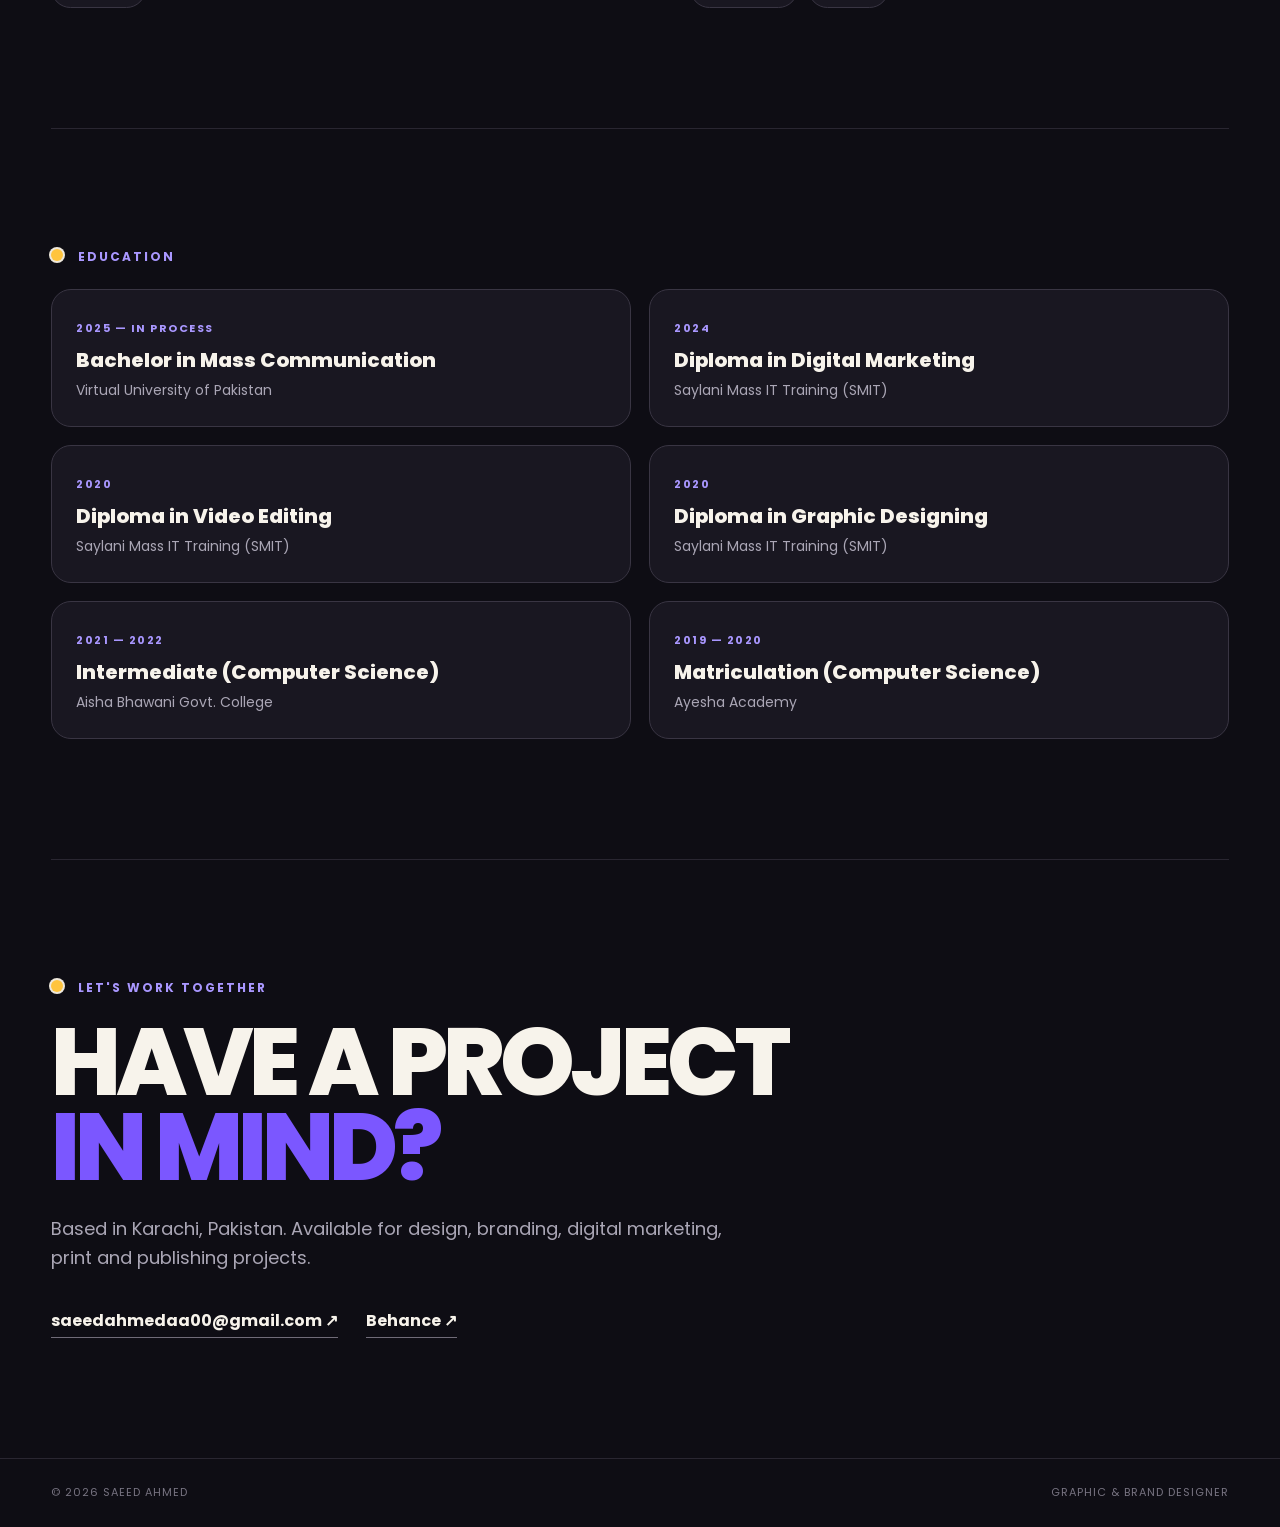
==== commit 99a6dc2a: "Align About page hero content" ====
--- a/about.html
+++ b/about.html
@@ -5,7 +5,7 @@
 <meta name="description" content="About Saeed Ahmed — Senior Graphic Designer and Brand Identity specialist based in Karachi, Pakistan.">
 <title>About — Saeed Ahmed</title>
 <link rel="preconnect" href="https://fonts.googleapis.com"><link rel="preconnect" href="https://fonts.gstatic.com" crossorigin>
-<link href="https://fonts.googleapis.com/css2?family=Barlow+Condensed:wght@700;800&family=DM+Sans:wght@400;500;600;700;800&family=Space+Grotesk:wght@500;600;700&display=swap" rel="stylesheet"><link rel="stylesheet" href="style.css"><link rel="stylesheet" href="poppins.css">
+<link href="https://fonts.googleapis.com/css2?family=Barlow+Condensed:wght@700;800&family=DM+Sans:wght@400;500;600;700;800&family=Space+Grotesk:wght@500;600;700&display=swap" rel="stylesheet"><link rel="stylesheet" href="style.css"><link rel="stylesheet" href="poppins.css"><link rel="stylesheet" href="about-fix.css">
 </head>
 <body>
 <header class="site-header"><nav class="nav container"><a class="brand" href="index.html"><strong>SAEED AHMED</strong><small>GRAPHIC &amp; BRAND DESIGNER</small></a><button class="menu-btn" aria-label="Open menu" aria-expanded="false">☰</button><div class="nav-links"><a href="index.html">Home</a><a class="active" href="about.html">About</a><a href="index.html#work">Work</a><a href="index.html#contact">Contact</a></div></nav></header>
--- a/about-fix.css
+++ b/about-fix.css
@@ -0,0 +1,16 @@
+/* About page alignment fixes */
+.about-page .about-hero{
+  padding-left:0;
+  padding-right:0;
+}
+.about-page .about-hero > div{
+  width:100%;
+}
+.about-page .about-hero h1,
+.about-page .about-hero p,
+.about-page .about-hero .section-label{
+  margin-left:0;
+}
+@media (max-width:800px){
+  .about-page .about-hero{padding-left:0;padding-right:0;}
+}
